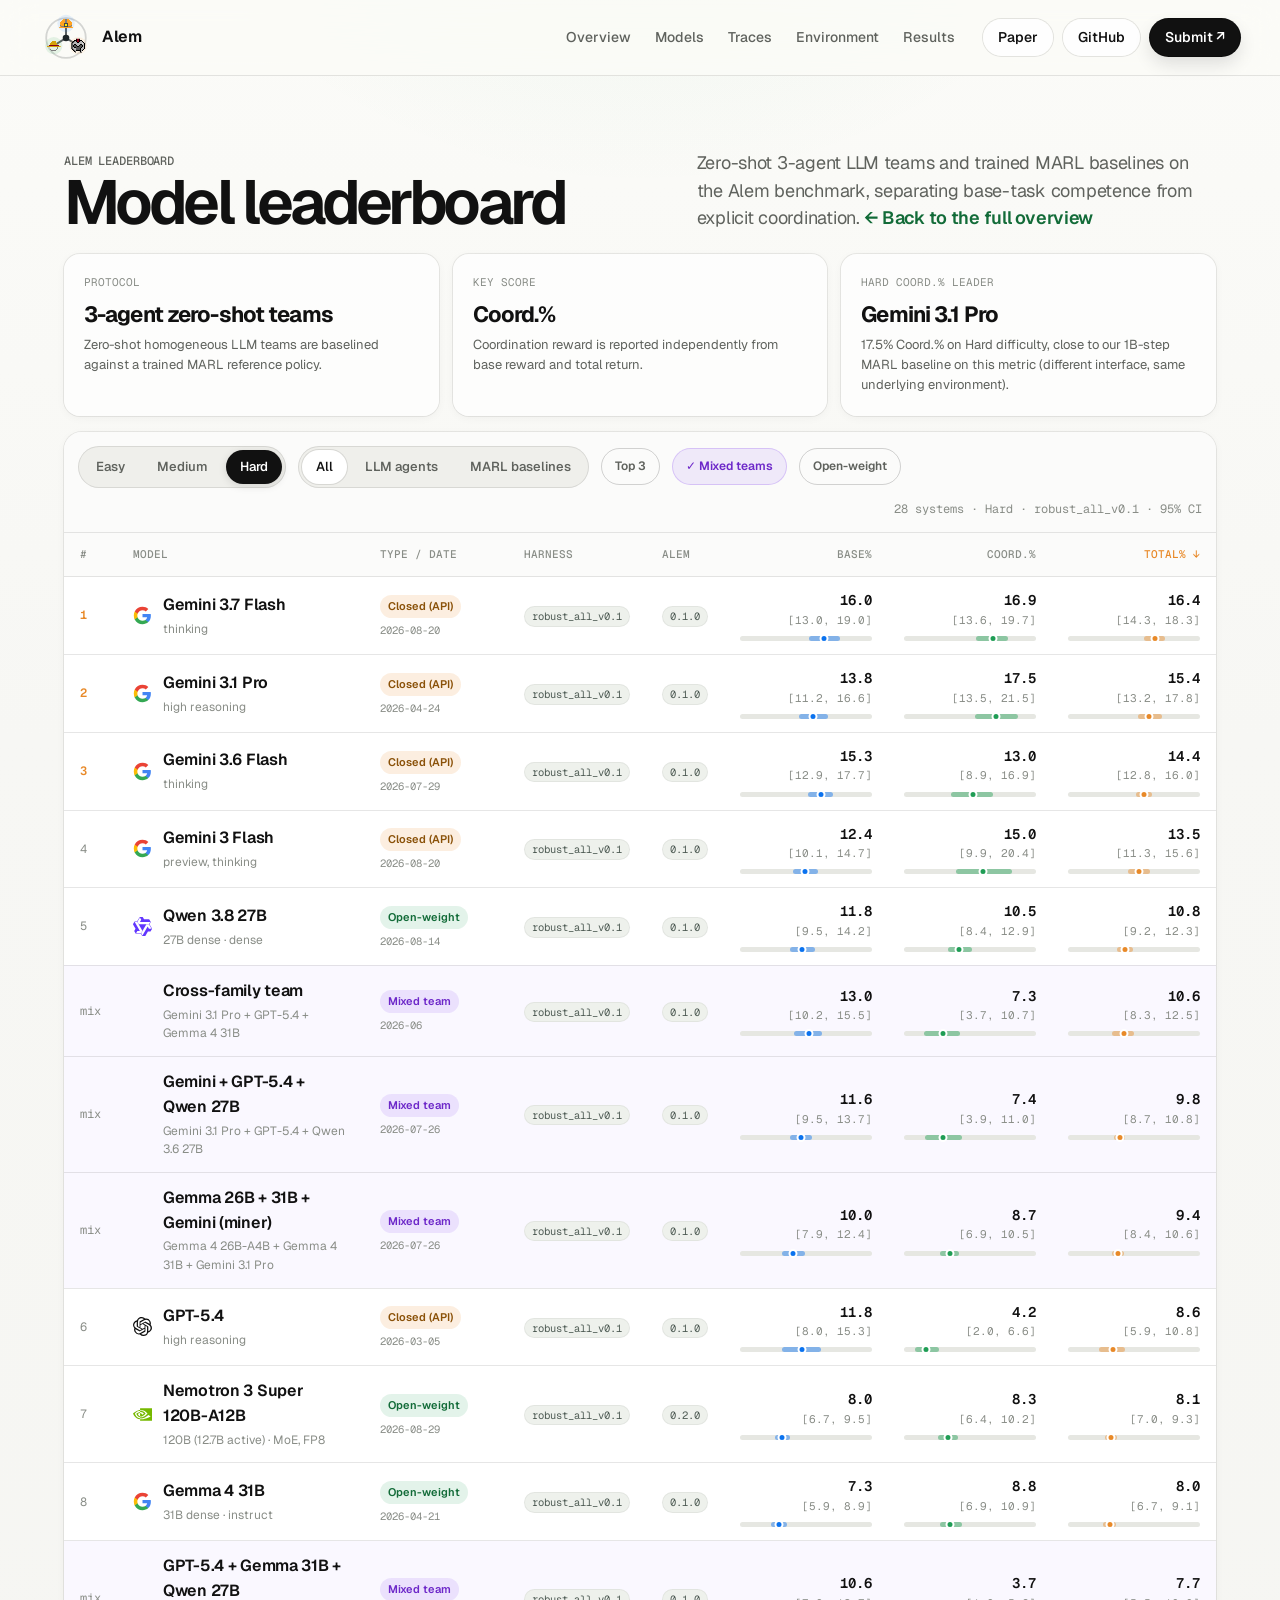
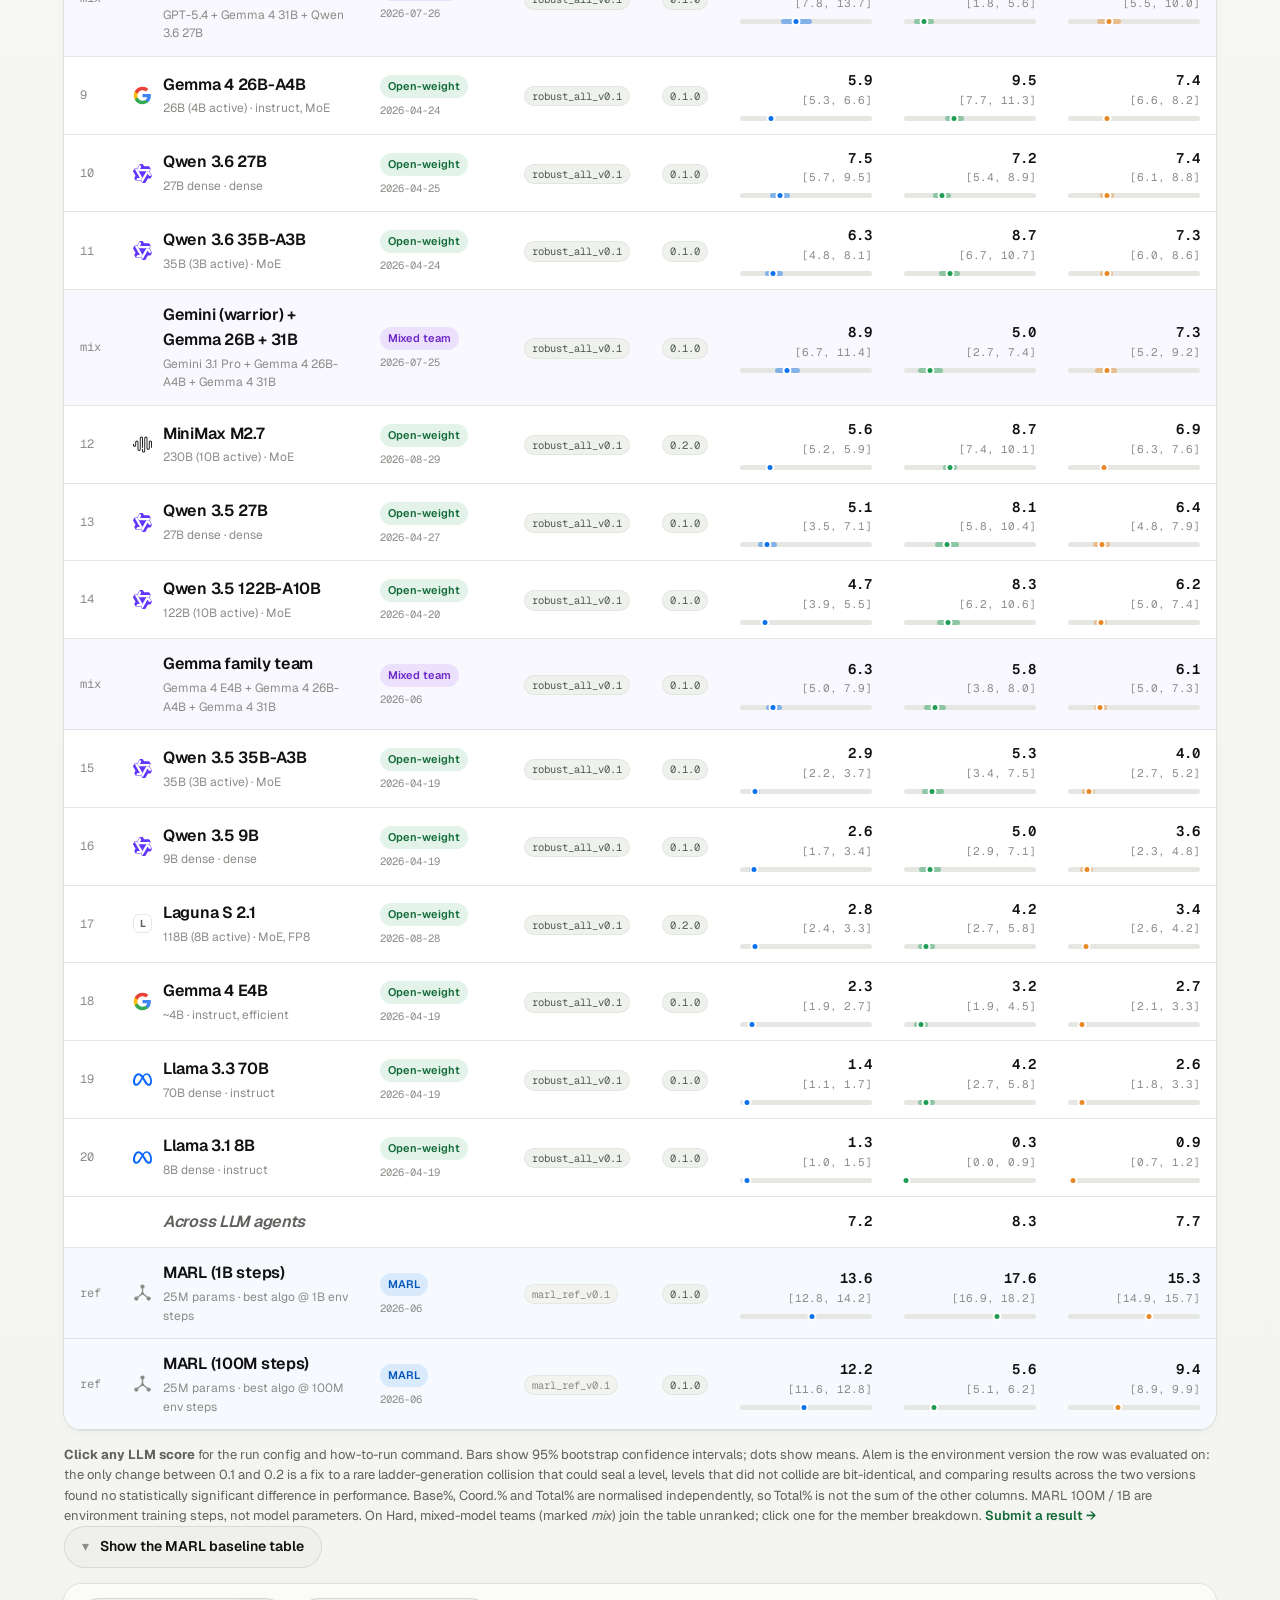
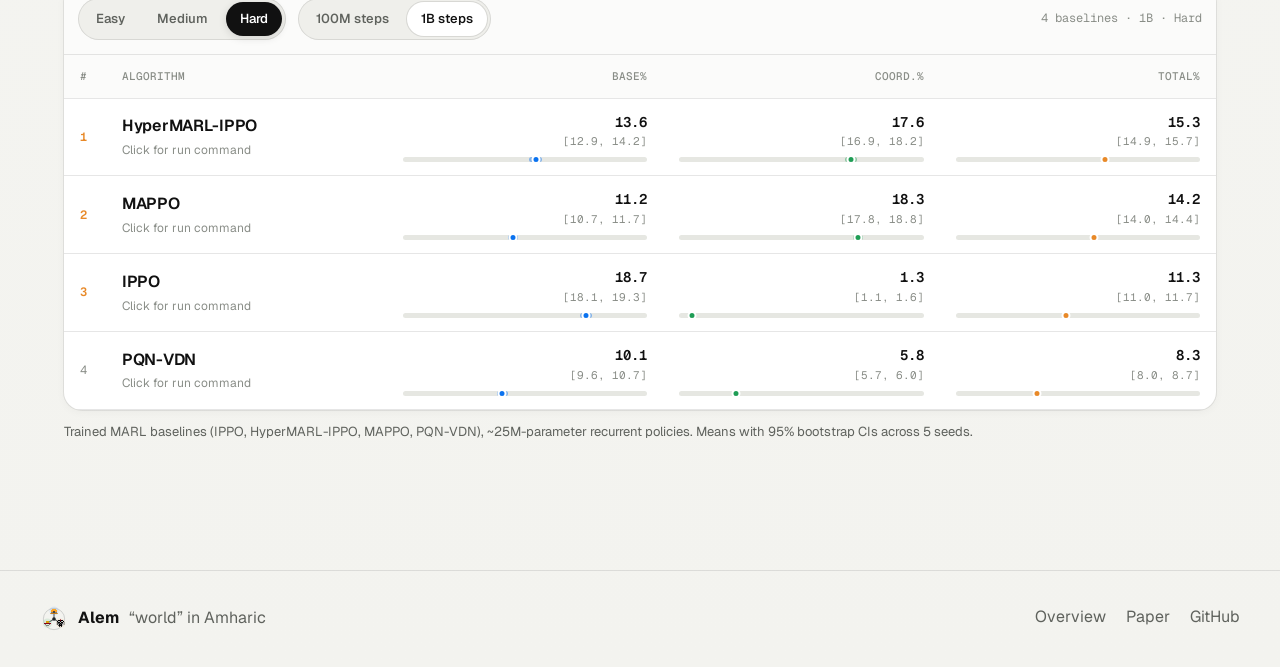
==== leaderboard.html @ 9f7b2ef3 "Add logos for the new families and an Open-weight board filter Nemotron and MiniMax now carry their " ====
<!doctype html>
<html lang="en">
<head>
  <meta charset="utf-8" />
  <meta name="viewport" content="width=device-width, initial-scale=1" />
  <meta name="color-scheme" content="light" />
  <title>Alem Leaderboard: Open-Ended Multi-Agent Coordination</title>
  <meta name="description" content="The Alem leaderboard: 13 LLMs in zero-shot 3-agent teams plus trained MARL baselines, scored on Base%, Coord.% and Total% across Easy / Medium / Hard." />
  <link rel="canonical" href="https://alem-world.github.io/leaderboard.html" />
  <meta property="og:type" content="website" />
  <meta property="og:site_name" content="Alem" />
  <meta property="og:url" content="https://alem-world.github.io/leaderboard.html" />
  <meta property="og:title" content="Alem Leaderboard" />
  <meta property="og:description" content="LLM and MARL coordination leaderboard for the Alem benchmark." />
  <meta property="og:image" content="https://alem-world.github.io/assets/img/og-card.png" />
  <meta name="twitter:card" content="summary_large_image" />
  <meta name="twitter:title" content="Alem Leaderboard" />
  <meta name="twitter:description" content="LLM and MARL coordination leaderboard for the Alem benchmark." />
  <meta name="twitter:image" content="https://alem-world.github.io/assets/img/og-card.png" />
  <link rel="icon" href="assets/img/alem-mark.svg" type="image/svg+xml" />
  <link rel="preconnect" href="https://fonts.googleapis.com" />
  <link rel="preconnect" href="https://fonts.gstatic.com" crossorigin />
  <link href="https://fonts.googleapis.com/css2?family=Geist:wght@300;400;500;600;700&family=Geist+Mono:wght@400;500;600&display=swap" rel="stylesheet" />
  <link rel="stylesheet" href="assets/css/style.css" />
</head>
<body>
  <header class="site-nav" id="top">
    <a class="brand" href="index.html" aria-label="Alem home">
      <img src="assets/img/alem-mark.svg" alt="" />
      <span>Alem</span>
    </a>
    <nav aria-label="Primary navigation">
      <a href="index.html">Overview</a>
      <a href="index.html#cognition">Models</a>
      <a href="traces.html">Traces</a>
      <a href="index.html#environment">Environment</a>
      <a href="index.html#findings">Results</a>
    </nav>
    <div class="nav-actions">
      <a class="button button-light" href="https://arxiv.org/abs/2606.08340" target="_blank" rel="noopener">Paper</a>
      <a class="button button-light" href="https://github.com/alem-world/alem-env" target="_blank" rel="noopener">GitHub</a>
      <a class="button button-dark" href="https://github.com/alem-world/alem-env/blob/main/SUBMISSION.md" target="_blank" rel="noopener">Submit ↗</a>
    </div>
  </header>

  <main>
    <section class="section board" id="leaderboard" style="padding-top: clamp(40px, 6vw, 72px)">
      <div class="section-head split-head">
        <div>
          <div class="eyebrow">Alem leaderboard</div>
          <h2>Model leaderboard</h2>
        </div>
        <p>Zero-shot 3-agent LLM teams and trained MARL baselines on the Alem benchmark, separating base-task competence from explicit coordination. <a href="index.html">← Back to the full overview</a></p>
      </div>

      <div class="leaderboard-summary">
         <article><span>Protocol</span><strong>3-agent zero-shot teams</strong><p>Zero-shot homogeneous LLM teams are baselined against a trained MARL reference policy.</p></article>
        <article><span>Key score</span><strong>Coord.%</strong><p>Coordination reward is reported independently from base reward and total return.</p></article>
        <article><span>Hard Coord.% leader</span><strong>Gemini 3.1 Pro</strong><p>17.5% Coord.% on Hard difficulty, close to our 1B-step MARL baseline on this metric (different interface, same underlying environment).</p></article>
      </div>

      <div class="board-shell">
        <div class="board-controls">
          <div class="seg" role="tablist" aria-label="Difficulty">
            <button class="seg-btn" data-diff="easy">Easy</button>
            <button class="seg-btn" data-diff="medium">Medium</button>
            <button class="seg-btn is-active" data-diff="hard">Hard</button>
          </div>
          <div class="seg seg-view" role="tablist" aria-label="Agent type">
            <button class="seg-btn is-active" data-view="all">All</button>
            <button class="seg-btn" data-view="llm">LLM agents</button>
            <button class="seg-btn" data-view="marl">MARL baselines</button>
          </div>
          <button class="board-limit-btn" type="button" data-top-only aria-pressed="false"><span aria-hidden="true">✓</span> Top 3</button>
          <button class="board-limit-btn board-mixed-btn is-active" type="button" data-mixed-teams aria-pressed="true"><span aria-hidden="true">✓</span> Mixed teams</button>
          <button class="board-limit-btn" type="button" data-open-weight aria-pressed="false"><span aria-hidden="true">✓</span> Open-weight</button>
          <div class="board-meta" id="board-meta"></div>
        </div>
        <div class="table-scroll">
          <table class="board-table" id="board-table">
            <thead>
              <tr>
                <th class="col-rank">#</th>
                <th class="col-model sortable" data-sort="name">Model</th>
                <th class="col-type sortable" data-sort="type">Type / date</th>
                <th class="col-harness sortable" data-sort="harness">Harness</th>
                <th class="col-alem sortable" data-sort="alem">Alem</th>
                <th class="col-num sortable" data-sort="base">Base%</th>
                <th class="col-num sortable" data-sort="coord">Coord.%</th>
                <th class="col-num sortable is-sorted" data-sort="total">Total%</th>
              </tr>
            </thead>
            <tbody></tbody>
          </table>
        </div>
      </div>
      <p class="note"><strong>Click any LLM score</strong> for the run config and how-to-run command. Bars show 95% bootstrap confidence intervals; dots show means. Alem is the environment version the row was evaluated on: the only change between 0.1 and 0.2 is a fix to a rare ladder-generation collision that could seal a level, levels that did not collide are bit-identical, and comparing results across the two versions found no statistically significant difference in performance. Base%, Coord.% and Total% are normalised independently, so Total% is not the sum of the other columns. MARL 100M / 1B are environment training steps, not model parameters. On Hard, mixed-model teams (marked <em>mix</em>) join the table unranked; click one for the member breakdown. <a href="https://github.com/alem-world/alem-env/blob/main/SUBMISSION.md" target="_blank" rel="noopener">Submit a result →</a></p>

      <details class="rl-toggle" open>
        <summary>Show the MARL baseline table</summary>
        <div class="board-shell">
          <div class="board-controls">
            <div class="seg" role="tablist" aria-label="Difficulty">
              <button class="seg-btn" data-rl-diff="easy">Easy</button>
              <button class="seg-btn" data-rl-diff="medium">Medium</button>
              <button class="seg-btn is-active" data-rl-diff="hard">Hard</button>
            </div>
            <div class="seg seg-view" role="tablist" aria-label="Training budget">
              <button class="seg-btn" data-rl-budget="100M">100M steps</button>
              <button class="seg-btn is-active" data-rl-budget="1B">1B steps</button>
            </div>
            <div class="board-meta" id="rl-board-meta"></div>
          </div>
          <div class="table-scroll">
            <table class="board-table" id="rl-table">
              <thead>
                <tr>
                  <th class="col-rank">#</th>
                  <th class="col-model">Algorithm</th>
                  <th class="col-num">Base%</th>
                  <th class="col-num">Coord.%</th>
                  <th class="col-num">Total%</th>
                </tr>
              </thead>
              <tbody></tbody>
            </table>
          </div>
        </div>
        <p class="note">Trained MARL baselines (IPPO, HyperMARL-IPPO, MAPPO, PQN-VDN), ~25M-parameter recurrent policies. Means with 95% bootstrap CIs across 5 seeds.</p>
      </details>

    </section>
  </main>

  <footer class="footer">
    <div><img src="assets/img/alem-mark.svg" alt="" /><strong>Alem</strong><span>“world” in Amharic</span></div>
    <nav><a href="index.html">Overview</a><a href="https://arxiv.org/abs/2606.08340" target="_blank" rel="noopener">Paper</a><a href="https://github.com/alem-world/alem-env" target="_blank" rel="noopener">GitHub</a></nav>
  </footer>

  <script src="assets/js/app.js"></script>
</body>
</html>
---- assets/css/style.css ----
/* Alem v2 — clean paper/benchmark launch site
   Design direction: Vercel/Apple-style white canvas, precise tables, restrained accent color. */

:root {
  color-scheme: light;
  --bg: #f7f7f4;
  --paper: #ffffff;
  --paper-2: #fbfbfa;
  --ink: #111111;
  --muted: #5f625d;
  --faint: #898d87;
  --line: rgba(17, 17, 17, 0.10);
  --line-strong: rgba(17, 17, 17, 0.18);
  --green: #1f9d55;
  --blue: #0a72ef;
  --orange: #e88928;
  --red: #d84d45;
  --shadow: 0 0 0 1px rgba(17,17,17,.08), 0 12px 40px rgba(17,17,17,.06), 0 2px 4px rgba(17,17,17,.04);
  --shadow-soft: 0 0 0 1px rgba(17,17,17,.08), 0 2px 10px rgba(17,17,17,.04);
  --radius: 18px;
  --radius-sm: 11px;
  --max: 1200px;
  --sans: "Geist", system-ui, -apple-system, BlinkMacSystemFont, "Segoe UI", sans-serif;
  --mono: "Geist Mono", ui-monospace, SFMono-Regular, Menlo, Monaco, Consolas, monospace;
}

* { box-sizing: border-box; }
html { scroll-behavior: smooth; scroll-padding-top: 86px; }
body {
  margin: 0;
  background:
    radial-gradient(circle at 50% -10%, rgba(31,157,85,.10), transparent 36rem),
    linear-gradient(180deg, #fbfbf8 0%, var(--bg) 46rem, #f3f3ef 100%);
  background-repeat: no-repeat; /* keep the glow from tiling below short pages */
  background-color: #f3f3ef;
  color: var(--ink);
  font-family: var(--sans);
  font-size: 16px;
  line-height: 1.55;
  -webkit-font-smoothing: antialiased;
  text-rendering: optimizeLegibility;
}
a { color: inherit; text-decoration: none; }
img, video { display: block; max-width: 100%; }
p, h1, h2, h3 { margin: 0; }
button { font: inherit; }

.site-nav {
  position: sticky;
  top: 0;
  z-index: 50;
  height: 76px;
  display: flex;
  align-items: center;
  gap: 28px;
  padding: 0 max(24px, calc((100vw - var(--max)) / 2));
  background: rgba(251, 251, 248, .78);
  backdrop-filter: blur(16px) saturate(160%);
  border-bottom: 1px solid var(--line);
}
.brand { display: inline-flex; align-items: center; gap: 10px; font-weight: 650; margin-right: auto; letter-spacing: -.02em; }
.brand img { width: 52px; height: 52px; }
.site-nav nav { display: flex; gap: 24px; }
.site-nav nav a { color: var(--muted); font-size: 14px; font-weight: 500; transition: color .16s; }
.site-nav nav a:hover { color: var(--ink); }
.nav-actions { display: flex; gap: 10px; }

.button {
  min-height: 36px;
  display: inline-flex;
  align-items: center;
  justify-content: center;
  gap: 8px;
  border-radius: 999px;
  padding: 8px 15px;
  font-size: 14px;
  font-weight: 550;
  transition: transform .16s, box-shadow .16s, background .16s;
  white-space: nowrap;
}
.button-dark { color: #fff; background: #111; box-shadow: 0 0 0 1px rgba(0,0,0,.95), 0 8px 18px rgba(0,0,0,.12); }
.button-light { color: var(--ink); background: rgba(255,255,255,.72); box-shadow: 0 0 0 1px rgba(17,17,17,.10); }
.button:hover { transform: translateY(-1px); }
.button-light:hover { background: #fff; box-shadow: var(--shadow-soft); }

.hero {
  max-width: var(--max);
  margin: 0 auto;
  padding: clamp(52px, 7vw, 96px) 24px 42px;
  display: grid;
  grid-template-columns: minmax(0, 1.02fr) minmax(360px, .78fr);
  gap: clamp(36px, 5vw, 72px);
  align-items: center;
}
.eyebrow {
  display: inline-flex;
  align-items: center;
  gap: 9px;
  color: var(--muted);
  font-family: var(--mono);
  font-size: 12px;
  font-weight: 500;
  letter-spacing: -.01em;
  text-transform: uppercase;
}
.dot { width: 8px; height: 8px; border-radius: 50%; background: var(--green); box-shadow: 0 0 0 5px rgba(31,157,85,.12); }
.hero h1 {
  max-width: 760px;
  margin-top: 18px;
  font-size: clamp(52px, 7.3vw, 92px);
  line-height: .92;
  letter-spacing: -.068em;
  font-weight: 700;
}
.hero-lede {
  max-width: 700px;
  margin-top: 28px;
  color: #40433f;
  font-size: clamp(18px, 2vw, 22px);
  line-height: 1.55;
  letter-spacing: -.018em;
}
.hero-actions { display: flex; flex-wrap: wrap; gap: 12px; margin-top: 30px; }
.authors { max-width: 720px; margin-top: 28px; color: var(--faint); font-size: 13px; }
.hero-card {
  background: var(--paper);
  border-radius: 28px;
  padding: 12px;
  box-shadow: var(--shadow);
  transform: rotate(.5deg);
}
.hero-media { border-radius: 20px; overflow: hidden; background: #111; aspect-ratio: 16 / 10; }
.hero-media video { width: 100%; height: 100%; object-fit: cover; }
.hero-metrics { display: grid; grid-template-columns: repeat(3, 1fr); gap: 1px; margin-top: 12px; background: var(--line); border-radius: 16px; overflow: hidden; }
.hero-metrics div { background: var(--paper-2); padding: 16px 12px; }
.hero-metrics span { display: block; font-size: 28px; line-height: 1; font-weight: 700; letter-spacing: -.05em; }
.hero-metrics small { display: block; margin-top: 5px; color: var(--muted); font-size: 12px; }

.strip {
  /* width is constrained instead of padded so the divider-colour background
     never shows as a grey band inside the rounded corners */
  width: calc(100% - 48px);
  max-width: calc(var(--max) - 48px);
  margin: 0 auto 20px;
  display: grid;
  grid-template-columns: repeat(3, 1fr);
  gap: 1px;
  background: var(--line);
  border-radius: 18px;
  overflow: hidden;
  box-shadow: var(--shadow-soft);
}
.strip-item { background: rgba(255,255,255,.78); padding: 22px; }
.strip-item span { display: block; margin-bottom: 8px; color: var(--faint); font-family: var(--mono); font-size: 11px; text-transform: uppercase; }
.strip-item strong { display: block; max-width: 310px; font-size: 17px; line-height: 1.28; letter-spacing: -.025em; }

.section { max-width: var(--max); margin: 0 auto; padding: clamp(54px, 7vw, 88px) 24px; }
.section-head { margin-bottom: 34px; }
.section-head h2 { font-size: clamp(36px, 5vw, 62px); line-height: .96; letter-spacing: -.058em; font-weight: 650; }
.section-head p { color: var(--muted); font-size: 18px; line-height: 1.55; letter-spacing: -.015em; }
.split-head { display: grid; grid-template-columns: .92fr .82fr; gap: 50px; align-items: end; }
.centered { max-width: 810px; margin-left: auto; margin-right: auto; text-align: center; }
.centered .eyebrow { justify-content: center; margin-bottom: 14px; }
.centered p { margin: 20px auto 0; max-width: 700px; }

.board-shell, .cite-box, .interface-card, .feature-card, .visual-card, .diff-card, .finding-card, .quote-card, .comparison-block, .achievements, .ablation-block, .hetero-card {
  background: var(--paper);
  border-radius: var(--radius);
  box-shadow: var(--shadow-soft);
}
.board-shell { overflow: hidden; }
.leaderboard-summary { display: grid; grid-template-columns: repeat(3, 1fr); gap: 14px; margin: -12px 0 16px; }
.leaderboard-summary article { background: rgba(255,255,255,.74); border-radius: 16px; padding: 20px; box-shadow: var(--shadow-soft); }
.leaderboard-summary span { display: block; color: var(--faint); font-family: var(--mono); font-size: 11px; text-transform: uppercase; margin-bottom: 12px; }
.leaderboard-summary strong { display: block; font-size: 22px; line-height: 1.08; letter-spacing: -.04em; }
.leaderboard-summary p { margin-top: 8px; color: var(--muted); font-size: 13px; }
.board-controls {
  display: flex;
  flex-wrap: wrap;
  align-items: center;
  gap: 12px;
  padding: 14px;
  background: rgba(251,251,250,.88);
  border-bottom: 1px solid var(--line);
}
.seg { display: inline-flex; gap: 4px; padding: 4px; border-radius: 999px; background: #efefeb; box-shadow: inset 0 0 0 1px var(--line); }
.seg-btn { border: 0; cursor: pointer; background: transparent; color: var(--muted); padding: 7px 14px; border-radius: 999px; font-size: 13px; font-weight: 550; }
.seg-btn:hover { color: var(--ink); }
.seg-btn.is-active { background: #111; color: #fff; box-shadow: 0 2px 8px rgba(0,0,0,.12); }
.seg-view .seg-btn.is-active { background: #fff; color: var(--ink); box-shadow: 0 0 0 1px rgba(17,17,17,.10); }
.board-limit-btn { border: 1px solid var(--line-strong); cursor: pointer; padding: 8px 13px; border-radius: 999px; background: transparent; color: var(--muted); font-size: 12px; font-weight: 600; }
.board-limit-btn span { display: none; }
.board-limit-btn:hover { border-color: rgba(17,17,17,.32); color: var(--ink); }
.board-limit-btn.is-active { border-color: rgba(31,157,85,.22); background: rgba(31,157,85,.10); color: #126b38; }
.board-limit-btn.is-active span { display: inline; }
.board-mixed-btn.is-active { border-color: rgba(124,58,237,.22); background: rgba(124,58,237,.09); color: #6d28c9; }
.board-limit-btn:disabled { cursor: default; opacity: .4; }
.board-meta { margin-left: auto; color: var(--faint); font-family: var(--mono); font-size: 12px; }
.table-scroll { overflow-x: auto; -webkit-overflow-scrolling: touch; }
.board-table { width: 100%; min-width: 960px; border-collapse: collapse; }
.board-table thead th {
  padding: 13px 16px;
  color: var(--faint);
  background: var(--paper-2);
  border-bottom: 1px solid var(--line);
  font-family: var(--mono);
  font-size: 11px;
  font-weight: 500;
  text-align: left;
  text-transform: uppercase;
  white-space: nowrap;
}
.board-table th.col-num { text-align: right; }
.board-table th.sortable { cursor: pointer; }
.board-table th.is-sorted { color: var(--orange); }
.board-table th.is-sorted::after { content: " ↓"; }
.board-table th.is-sorted.asc::after { content: " ↑"; }
.board-table td { padding: 13px 16px; border-bottom: 1px solid var(--line); vertical-align: middle; }
.board-table tbody tr:hover { background: #fafaf7; }
.board-table tbody tr.is-marl { background: rgba(10,114,239,.035); }
.board-table tbody tr.is-mixed { background: rgba(124,58,237,.035); }
.board-table .more-results-row:hover { background: var(--paper-2); }
.board-table .more-results-row td { padding: 0; background: var(--paper-2); }
.more-results-row button { display: flex; align-items: center; justify-content: center; gap: 10px; width: 100%; border: 0; cursor: pointer; padding: 12px 18px; background: transparent; color: var(--muted); }
.more-results-row button:hover { color: var(--ink); }
.more-results-row button span { color: var(--faint); font-family: var(--mono); letter-spacing: .14em; }
.more-results-row button strong { font-size: 12px; font-weight: 600; }
.col-rank { color: var(--faint); font-family: var(--mono); font-size: 12px; width: 42px; }
.rank-1 .col-rank, .rank-2 .col-rank, .rank-3 .col-rank { color: var(--orange); font-weight: 600; }
.model-id { display: flex; align-items: center; gap: 11px; }
.model-cell { display: flex; flex-direction: column; gap: 2px; min-width: 0; }
.model-name { font-weight: 620; letter-spacing: -.018em; }
.model-config { color: var(--faint); font-size: 12px; }
/* Provider brand marks: single-path SVGs masked so one brand colour applies. */
.model-logo { flex: 0 0 auto; width: 19px; height: 19px; display: inline-block; -webkit-mask-repeat: no-repeat; mask-repeat: no-repeat; -webkit-mask-position: center; mask-position: center; -webkit-mask-size: contain; mask-size: contain; }
.model-logo-none { background: none; }
.model-logo-img { object-fit: contain; }  /* official multicolour logos (Google) */
.logo-openai { background: #0d0d0d; -webkit-mask-image: url(../img/logos/openai.svg); mask-image: url(../img/logos/openai.svg); }
.logo-qwen   { background: #6236ff; -webkit-mask-image: url(../img/logos/qwen.svg);   mask-image: url(../img/logos/qwen.svg); }
.logo-meta   { background: #0866ff; -webkit-mask-image: url(../img/logos/meta.svg);   mask-image: url(../img/logos/meta.svg); }
.logo-marl   { background: var(--faint); -webkit-mask-image: url(../img/logos/marl.svg); mask-image: url(../img/logos/marl.svg); }
.logo-nvidia  { background: #76b900; -webkit-mask-image: url(../img/logos/nvidia.svg);  mask-image: url(../img/logos/nvidia.svg); }
.logo-minimax { background: #0d0d0d; -webkit-mask-image: url(../img/logos/minimax.svg); mask-image: url(../img/logos/minimax.svg); }
.model-logo-mono { display: inline-flex; align-items: center; justify-content: center; border-radius: 6px; background: var(--bg-2); border: 1px solid var(--line); color: var(--muted); font-size: 10px; font-weight: 700; line-height: 1; letter-spacing: 0; }
.type-pill { display: inline-flex; border-radius: 999px; padding: 3px 8px; font-size: 11px; font-weight: 600; }
.type-proprietary { color: #8a5108; background: rgba(232,137,40,.14); }
.type-open-weight { color: #126b38; background: rgba(31,157,85,.12); }
.type-marl { color: #0757b8; background: rgba(10,114,239,.12); }
.type-mixed { color: #6d28c9; background: rgba(124,58,237,.12); }
.type-run { display: flex; flex-direction: column; align-items: flex-start; gap: 6px; min-width: 112px; }
.run-meta { display: flex; flex-direction: column; gap: 2px; color: var(--faint); font-family: var(--mono); font-size: 10.5px; line-height: 1.15; white-space: nowrap; }
.col-harness { white-space: nowrap; }
.harness-link { display: inline-flex; align-items: center; border-radius: 999px; color: #4e5b54; background: #eef1ec; padding: 5px 8px; box-shadow: inset 0 0 0 1px rgba(17,17,17,.05); font-family: var(--mono); font-size: 10.5px; line-height: 1; text-decoration: none; }
.harness-link:hover { color: #126b38; background: #e6f2ea; }
.harness-link.is-static { color: var(--faint); background: #f2f2ef; }
.num-cell { text-align: right; min-width: 132px; }
.num-val { font-family: var(--mono); font-size: 14px; font-weight: 600; }
.num-ci { color: var(--faint); font-family: var(--mono); font-size: 11px; }
.bar-track { position: relative; height: 5px; margin-top: 7px; border-radius: 999px; background: #e6e7e2; overflow: visible; }
.bar-ci { position: absolute; top: 0; height: 5px; border-radius: 999px; opacity: .45; }
.bar-dot { position: absolute; top: -2px; width: 9px; height: 9px; border-radius: 50%; transform: translateX(-50%); border: 2px solid #fff; }
.m-base .bar-ci, .m-base .bar-dot { background: var(--blue); }
.m-coord .bar-ci, .m-coord .bar-dot { background: var(--green); }
.m-total .bar-ci, .m-total .bar-dot { background: var(--orange); }
.note { margin-top: 15px; color: var(--muted); font-size: 13px; }
.note a { color: #126b38; font-weight: 600; }

.feature-grid { display: grid; gap: 16px; }
.feature-grid.four { grid-template-columns: repeat(4, 1fr); }
.feature-card { padding: 22px; min-height: 178px; }
.feature-card span { color: var(--faint); font-family: var(--mono); font-size: 12px; }
.feature-card h3 { margin-top: 24px; font-size: 21px; line-height: 1.12; letter-spacing: -.035em; }
.feature-card p { margin-top: 10px; color: var(--muted); font-size: 14px; }
.visual-grid { display: grid; grid-template-columns: minmax(0, .98fr) minmax(360px, 1.02fr); gap: 18px; margin-top: 18px; align-items: stretch; }
.visual-card { overflow: hidden; }
.visual-card img { width: 100%; height: 520px; max-height: 58vw; object-fit: contain; object-position: center; background: #101311; padding: 10px; }
.visual-card figcaption, .diff-card p, .gallery-row figcaption, .figures-row figcaption, .ablation-grid figcaption { color: var(--muted); font-size: 13px; }
.visual-card figcaption { padding: 14px 16px; border-top: 1px solid var(--line); }
.difficulty-stack { display: grid; gap: 14px; }
.diff-card { display: grid; grid-template-columns: 168px 1fr; gap: 18px; overflow: hidden; align-items: center; min-height: 164px; }
.diff-card img { width: 168px; height: 132px; margin-left: 18px; border-radius: 10px; object-fit: cover; box-shadow: 0 0 0 1px rgba(17,17,17,.08); }
.diff-card div { padding-right: 18px; }
.diff-card h3 { font-size: 19px; letter-spacing: -.025em; }
.diff-card h3 span { float: right; color: var(--faint); font-family: var(--mono); font-size: 11px; font-weight: 500; }
.diff-easy { box-shadow: inset 4px 0 0 var(--green), var(--shadow-soft); }
.diff-medium { box-shadow: inset 4px 0 0 var(--blue), var(--shadow-soft); }
.diff-hard { box-shadow: inset 4px 0 0 var(--orange), var(--shadow-soft); }
.interface-grid { display: grid; grid-template-columns: 1fr 1fr; gap: 18px; margin-top: 18px; }
.interface-card { padding: 26px; }
.pill { display: inline-flex; margin-bottom: 16px; padding: 4px 10px; border-radius: 999px; font-family: var(--mono); font-size: 11px; font-weight: 600; text-transform: uppercase; }
.pill-blue { color: #0757b8; background: rgba(10,114,239,.10); }
.pill-green { color: #126b38; background: rgba(31,157,85,.12); }
.interface-card h3 { font-size: 24px; letter-spacing: -.04em; }
.interface-card ul { margin: 16px 0 0; padding-left: 18px; color: var(--muted); font-size: 14px; }
.interface-card li + li { margin-top: 8px; }
.gallery-row { display: grid; grid-template-columns: repeat(4, 1fr); gap: 14px; margin-top: 18px; }
.gallery-row figure, .figures-row figure, .ablation-grid figure { margin: 0; background: #fff; border-radius: 14px; overflow: hidden; box-shadow: var(--shadow-soft); }
.gallery-row img { aspect-ratio: 1.55 / 1; object-fit: cover; width: 100%; }
.gallery-row figcaption, .figures-row figcaption, .ablation-grid figcaption { padding: 10px 12px; border-top: 1px solid var(--line); }
.comparison-block { margin-top: 18px; padding: 18px; display: grid; grid-template-columns: .75fr 1.25fr; gap: 18px; }
.achievements { padding: 26px; box-shadow: inset 0 0 0 1px var(--line); }
.achievements h3, .block-title { margin-bottom: 16px; font-size: 22px; letter-spacing: -.035em; }
.achievements div { display: grid; grid-template-columns: 1fr auto; gap: 4px 16px; padding: 14px 0; border-top: 1px solid var(--line); }
.achievements div:first-of-type { border-top: 0; }
.achievements span { font-weight: 600; }
.achievements strong { font-size: 30px; line-height: 1; letter-spacing: -.05em; }
.achievements small { grid-column: 1 / -1; color: var(--muted); }
.cmp-table { width: 100%; min-width: 520px; border-collapse: collapse; overflow: hidden; border-radius: 14px; background: #fff; box-shadow: inset 0 0 0 1px var(--line); }
.cmp-table th, .cmp-table td { padding: 11px 13px; text-align: center; border-bottom: 1px solid var(--line); font-size: 13px; }
.cmp-table th { color: var(--muted); font-size: 11px; font-weight: 500; background: var(--paper-2); }
.cmp-table th:first-child, .cmp-table td:first-child { text-align: left; }
.cmp-table tr.is-alem { background: rgba(31,157,85,.08); }
.mark-yes { color: var(--green); font-weight: 700; }
.mark-no { color: var(--red); }
.mark-partial { color: var(--orange); }
.cmp-foot { margin-top: 10px; color: var(--faint); font-size: 12px; text-align: center; }

.results-head { margin-bottom: 34px; }
.result-chapter { display: grid; grid-template-columns: 1fr 1fr; gap: 18px; align-items: stretch; margin-bottom: 18px; }
.result-chapter.reverse { grid-template-columns: .68fr 1.32fr; align-items: start; }
.chapter-copy { background: rgba(255,255,255,.76); border-radius: var(--radius); padding: 28px; box-shadow: var(--shadow-soft); }
.chapter-copy h3 { margin-top: 16px; font-size: clamp(26px, 3.3vw, 40px); line-height: 1.02; letter-spacing: -.052em; }
.chapter-copy p { margin-top: 16px; color: var(--muted); font-size: 16px; }
.chapter-copy ul { margin: 18px 0 0; padding-left: 18px; color: var(--muted); }
.chapter-copy li + li { margin-top: 8px; }
.chapter-copy.compact h3 { font-size: clamp(24px, 2.5vw, 32px); }
.findings-headline { max-width: 880px; margin: 26px auto 6px; text-align: center; font-size: clamp(21px, 2.7vw, 30px); line-height: 1.26; letter-spacing: -.028em; font-weight: 500; color: var(--ink); text-wrap: balance; }
.findings-headline .fh-num { font-weight: 700; color: var(--red); white-space: nowrap; }
.findings-headline .fh-emph { font-weight: 700; color: var(--ink); box-shadow: inset 0 -0.32em 0 rgba(232,137,40,.22); }
.result-grid { display: grid; grid-template-columns: repeat(3, 1fr); gap: 16px; margin: 18px 0; align-items: start; }
.finding-layout { display: grid; grid-template-columns: 1.1fr .8fr .8fr; gap: 16px; }
.finding-card { min-height: 210px; padding: 24px; display: flex; flex-direction: column; justify-content: flex-end; }
.finding-card span { color: var(--faint); font-family: var(--mono); font-size: 11px; text-transform: uppercase; }
.finding-card h3 { margin-top: 18px; font-size: 24px; line-height: 1.08; letter-spacing: -.045em; }
.finding-card p { margin-top: 10px; color: var(--muted); font-size: 14px; }
.finding-card.keynote { grid-row: span 2; min-height: 380px; color: #fff; background: linear-gradient(160deg, #161614 0%, #222620 62%, #263c2c 100%); box-shadow: 0 0 0 1px rgba(255,255,255,.08), 0 18px 50px rgba(17,17,17,.20); }
.result-chapter .finding-card.keynote { grid-row: auto; min-height: 100%; }
.finding-card.keynote span, .finding-card.keynote p { color: rgba(255,255,255,.72); }
.finding-card.keynote h3 { font-size: clamp(30px, 4vw, 42px); }
.figures-row { display: grid; grid-template-columns: repeat(3, 1fr); gap: 16px; margin-top: 18px; }
.diagnostic-row { margin-top: 0; }
.figures-row img { padding: 14px; background: #fff; width: 270px; max-width: 100%; height: 245px; object-fit: contain; margin: 0 auto; }
.ablation-block { margin-top: 18px; padding: 24px; }
.ablation-block h3 { font-size: 26px; letter-spacing: -.04em; }
.ablation-block p { color: var(--muted); }
.ablation-block > figure { margin: 18px 0 10px; }
.ablation-copy { max-width: 760px; }
.ablation-copy .eyebrow { margin-bottom: 12px; }
.ablation-block > figure img { height: 28px; width: auto; }
.ablation-grid { display: grid; grid-template-columns: 1fr 1fr; gap: 16px; }
.ablation-grid img { width: 100%; height: 520px; max-height: 52vw; object-fit: contain; padding: 18px; background: #fff; }
.hetero-wrap { margin-top: 26px; }
.detailed-hetero { display: grid; grid-template-columns: .55fr 1.45fr; gap: 18px; align-items: stretch; }
.hetero-wrap h3 { font-size: 24px; letter-spacing: -.035em; margin-bottom: 14px; }
.hetero-wrap h3 span { color: var(--muted); font-weight: 400; }
.hetero-grid { display: grid; grid-template-columns: 1fr 1fr; gap: 16px; }
.hetero-card { padding: 24px; }
.hetero-card h4 { margin: 0 0 3px; font-size: 18px; letter-spacing: -.03em; }
.hetero-kind { color: var(--faint); font-family: var(--mono); font-size: 11px; text-transform: uppercase; margin-bottom: 18px; }
.hbar { margin-bottom: 13px; }
.hbar-top { display: flex; justify-content: space-between; color: var(--muted); font-size: 13px; }
.hbar-val { font-family: var(--mono); color: var(--ink); }
.hbar-track { height: 8px; margin-top: 5px; background: #e5e6e1; border-radius: 999px; overflow: hidden; }
.hbar-fill { height: 100%; border-radius: 999px; background: #9aa19a; }
.hbar.is-team .hbar-fill { background: var(--orange); }
.hetero-delta { margin-top: 10px; font-size: 13px; font-weight: 600; }
.delta-pos { color: var(--green); } .delta-neg { color: var(--red); }

.cog-grid { display: grid; grid-template-columns: repeat(4, 1fr); gap: 16px; }
.quote-card { padding: 22px; min-height: 220px; display: flex; flex-direction: column; }
.quote-card span { color: var(--muted); font-family: var(--mono); font-size: 11px; text-transform: uppercase; }
.quote-card p { margin-top: 16px; font-size: 17px; line-height: 1.38; letter-spacing: -.025em; flex: 1; }
.quote-card strong { background: linear-gradient(transparent 58%, rgba(31,157,85,.18) 0); font-weight: 650; }
.quote-card small { color: var(--faint); font-family: var(--mono); font-size: 11px; }
.cite-box { position: relative; overflow: hidden; }
.cite-box pre { margin: 0; padding: 26px; overflow-x: auto; }
.cite-box code { font-family: var(--mono); font-size: 13px; line-height: 1.7; }
.copy-btn { position: absolute; top: 14px; right: 14px; border: 0; border-radius: 999px; background: #111; color: #fff; padding: 7px 13px; cursor: pointer; font-size: 12px; }
.copy-btn.copied { background: var(--green); }
.footer { border-top: 1px solid var(--line); margin-top: 40px; padding: 34px max(24px, calc((100vw - var(--max)) / 2)); display: flex; justify-content: space-between; gap: 24px; color: var(--muted); }
.footer div { display: flex; align-items: center; gap: 10px; }
.footer img { width: 28px; }
.footer strong { color: var(--ink); }
.footer nav { display: flex; gap: 20px; }
.footer a:hover { color: var(--ink); }

@media (max-width: 980px) {
  .site-nav nav { display: none; }
  .hero, .split-head, .visual-grid, .comparison-block, .result-chapter, .result-chapter.reverse, .detailed-hetero { grid-template-columns: 1fr; }
  .hero-card { transform: none; }
  .strip, .feature-grid.four, .gallery-row, .figures-row, .cog-grid, .leaderboard-summary, .result-grid { grid-template-columns: 1fr 1fr; }
  .result-grid.six { grid-template-columns: repeat(2, 1fr); }
  .finding-layout { grid-template-columns: 1fr 1fr; }
  .finding-card.keynote { grid-row: auto; min-height: 300px; grid-column: 1 / -1; }
  .interface-grid, .hetero-grid { grid-template-columns: 1fr; }
}
@media (max-width: 620px) {
  .site-nav { height: auto; min-height: 62px; padding: 10px 16px; }
  .brand img { width: 48px; height: 48px; }
  .nav-actions a:nth-child(2) { display: none; }
  .hero { padding: 52px 16px 36px; }
  .hero h1 { font-size: clamp(46px, 16vw, 72px); }
  .section { padding: 56px 16px; }
  .strip, .feature-grid.four, .gallery-row, .figures-row, .ablation-grid, .cog-grid, .finding-layout, .leaderboard-summary, .result-grid { grid-template-columns: 1fr; }
  .result-grid.six, .figures-row.two, .figures-row.two.hetero-figures { grid-template-columns: 1fr; }
  .board-meta { display: none; }
  .diff-card { grid-template-columns: 120px 1fr; }
  .diff-card img { width: 120px; height: 110px; }
  .footer { flex-direction: column; padding: 28px 16px; }
}
@media (prefers-reduced-motion: reduce) {
  *, *::before, *::after { scroll-behavior: auto !important; transition: none !important; animation: none !important; }
}

/* ============================================================
   v3 additions — paper header, gallery/showcase, gif media
   ============================================================ */
.hero-media img { width: 100%; height: 100%; object-fit: cover; }
.hero-subtitle {
  max-width: 720px; margin-top: 16px;
  font-size: clamp(18px, 2.2vw, 25px); font-weight: 550; letter-spacing: -.03em;
  color: var(--ink); line-height: 1.18;
}

/* showcase / gallery */
.showcase-stack { display: grid; gap: 18px; }
.showcase-figure {
  margin: 0; background: var(--paper); border-radius: var(--radius);
  overflow: hidden; box-shadow: var(--shadow-soft);
}
.showcase-figure img { width: 100%; display: block; background: #101311; }
.showcase-figure figcaption {
  display: flex; align-items: center; gap: 10px; flex-wrap: wrap;
  padding: 14px 16px; border-top: 1px solid var(--line); color: var(--muted); font-size: 14px;
}
.show-tag {
  font-family: var(--mono); font-size: 11px; font-weight: 600; text-transform: uppercase;
  padding: 3px 9px; border-radius: 999px; white-space: nowrap;
}
.show-tag.tag-rl { color: #0757b8; background: rgba(10,114,239,.10); }
.show-tag.tag-llm { color: #126b38; background: rgba(31,157,85,.12); }
.show-tag.tag-world { color: var(--ink); background: rgba(17,17,17,.06); }

/* ============================================================
   v3 refinements — difficulty clip, interfaces, coordination, findings
   ============================================================ */
.diff-figure { margin: 18px 0 0; background: var(--paper); border-radius: var(--radius); overflow: hidden; box-shadow: var(--shadow-soft); }
.diff-figure video { width: 100%; display: block; background: #101311; aspect-ratio: 16 / 9; }
.diff-figure figcaption { display: flex; align-items: flex-start; gap: 10px; flex-wrap: wrap; padding: 14px 16px; border-top: 1px solid var(--line); color: var(--muted); font-size: 14px; }

.center-title { text-align: center; margin: 50px 0 22px; }
.block-title.center-title { font-size: clamp(24px, 3vw, 32px); letter-spacing: -.04em; }
.muted-label { color: var(--muted); font-weight: 400; }

/* interfaces with real visuals */
.iface-shot { margin: 0 0 16px; border-radius: 12px; overflow: hidden; background: #101311; box-shadow: inset 0 0 0 1px var(--line); }
.iface-shot img { width: 100%; max-height: 320px; object-fit: cover; display: block; }
.iface-text {
  margin: 0 0 16px; padding: 16px; border-radius: 12px; background: #0f1311; color: #d7e0d8;
  font-family: var(--mono); font-size: 12px; line-height: 1.55; overflow-x: auto; box-shadow: inset 0 0 0 1px var(--line);
}
.iface-text code { color: inherit; }

/* coordination demands */
.coord-feature { display: grid; grid-template-columns: 1fr 1fr; gap: 18px; align-items: start; }
.coord-shot { margin: 0; background: var(--paper); border-radius: var(--radius); overflow: hidden; box-shadow: var(--shadow-soft); }
.coord-shot img { width: 100%; display: block; max-height: 460px; object-fit: contain; background: #101311; }
.coord-shot figcaption { padding: 14px 16px; border-top: 1px solid var(--line); color: var(--muted); font-size: 14px; }
.coord-list { margin: 0; padding: 26px; list-style: none; background: var(--paper); border-radius: var(--radius); box-shadow: var(--shadow-soft); }
.coord-list li { padding: 14px 0; border-top: 1px solid var(--line); color: var(--muted); font-size: 15px; }
.coord-list li:first-child { border-top: 0; padding-top: 0; }
.coord-list strong { color: var(--ink); font-weight: 600; }

/* scoring */
.scoring { margin-top: 18px; padding: 26px; background: var(--paper); border-radius: var(--radius); box-shadow: var(--shadow-soft); }
.scoring h3 { margin-bottom: 16px; font-size: 22px; letter-spacing: -.035em; }
.scoring-cols { display: grid; grid-template-columns: repeat(3, 1fr); gap: 14px; }
.scoring-cols div { padding: 18px; border-radius: 12px; background: var(--paper-2); box-shadow: inset 0 0 0 1px var(--line); }
.scoring-cols span { display: block; color: var(--faint); font-family: var(--mono); font-size: 11px; text-transform: uppercase; }
.scoring-cols strong { display: block; margin: 8px 0 4px; font-size: 34px; line-height: 1; letter-spacing: -.05em; }
.scoring-cols small { color: var(--muted); font-size: 12.5px; }

/* findings — consistent sizing */
.result-grid.six { grid-template-columns: repeat(3, 1fr); }
.result-grid.six .finding-card { min-height: 200px; justify-content: flex-start; }
.figures-row.two { grid-template-columns: repeat(2, 1fr); max-width: 820px; margin-left: auto; margin-right: auto; }
.figures-row img { height: 240px; object-fit: contain; }
.ablation-legend { margin: 0 auto 12px; text-align: center; }
.ablation-legend img { height: 26px; width: auto; display: inline-block; }

@media (max-width: 980px) {
  .coord-feature { grid-template-columns: 1fr; }
  .scoring-cols { grid-template-columns: 1fr 1fr; }
}
@media (max-width: 620px) {
  .scoring-cols { grid-template-columns: 1fr; }
}

/* clickable finding cards (details/summary) */
.result-hint { text-align: center; color: var(--faint); font-size: 13px; margin-bottom: 16px; }
.result-grid.six .finding-card { min-height: 0; padding: 0; display: block; justify-content: flex-start; }
.finding-card > summary { list-style: none; cursor: pointer; display: block; position: relative; padding: 22px 44px 22px 24px; min-height: 132px; transition: background .15s; }
.finding-card > summary::-webkit-details-marker { display: none; }
.finding-card > summary { padding-bottom: 44px; }
.finding-card > summary::after { content: "Read result  +"; position: absolute; bottom: 15px; right: 20px; color: #126b38; font-family: var(--mono); font-size: 10.5px; font-weight: 700; text-transform: uppercase; letter-spacing: .03em; }
.finding-card[open] > summary::after { content: "Hide  \2013"; color: var(--faint); }
.finding-card > summary:hover { background: var(--paper-2); }
.result-grid.six .finding-card { transition: transform .15s, box-shadow .15s; }
.result-grid.six .finding-card:hover { transform: translateY(-2px); box-shadow: var(--shadow); }
.finding-card > summary span { color: var(--faint); font-family: var(--mono); font-size: 11px; text-transform: uppercase; }
.finding-card > summary h3 { margin-top: 14px; font-size: 19px; line-height: 1.14; letter-spacing: -.035em; }
.finding-card > p { margin: 0; padding: 0 24px 24px; color: var(--muted); font-size: 14.5px; line-height: 1.55; }

/* full system prompt */
.prompt-details { margin-top: 4px; border-top: 1px solid var(--line); padding-top: 12px; }
.prompt-details > summary { cursor: pointer; list-style: none; font-size: 13px; font-weight: 600; color: #126b38; }
.prompt-details > summary::-webkit-details-marker { display: none; }
.prompt-details > summary::before { content: "\25B8\00a0"; }
.prompt-details[open] > summary::before { content: "\25BE\00a0"; }
.prompt-full {
  margin: 12px 0 0; max-height: 360px; overflow: auto; padding: 16px; border-radius: 12px;
  background: #0f1311; color: #d7e0d8; font-family: var(--mono); font-size: 11.5px; line-height: 1.5; white-space: pre-wrap;
}
.prompt-full code { color: inherit; }

/* secondary board spacing */
.secondary-board { padding-top: 0; }

/* coordination demands — balanced layout */
.coord-hero { margin: 0 auto; max-width: 540px; background: var(--paper); border-radius: var(--radius); overflow: hidden; box-shadow: var(--shadow-soft); }
.coord-hero img { width: 100%; display: block; image-rendering: pixelated; }
.coord-hero figcaption { padding: 14px 16px; border-top: 1px solid var(--line); color: var(--muted); font-size: 14px; }
.coord-grid { display: grid; grid-template-columns: repeat(4, 1fr); gap: 14px; margin-top: 18px; }
.coord-card { padding: 22px; background: var(--paper); border-radius: var(--radius); box-shadow: var(--shadow-soft); }
.coord-card h4 { margin: 0 0 8px; font-size: 16px; letter-spacing: -.02em; }
.coord-card p { margin: 0; color: var(--muted); font-size: 13.5px; line-height: 1.5; }

/* clickable figure cards (diagnostics + ablations) */
.fig-card { margin: 0; background: #fff; border-radius: 14px; overflow: hidden; box-shadow: var(--shadow-soft); }
.fig-card > summary { list-style: none; cursor: pointer; display: block; }
.fig-card > summary::-webkit-details-marker { display: none; }
.fig-card > summary img { width: 100%; height: 240px; object-fit: contain; padding: 14px; background: #fff; display: block; }
.fig-card .fig-cap { display: block; padding: 11px 14px; border-top: 1px solid var(--line); color: #51605c; font-size: 12.5px; }
.fig-card .fig-more::after { content: "Read more +"; color: #126b38; font-family: var(--mono); font-size: 10.5px; font-weight: 600; text-transform: uppercase; }
.fig-card[open] .fig-more::after { content: "Show less \2013"; }
.fig-card > p { margin: 0; padding: 14px; border-top: 1px solid var(--line); background: #fbfbfa; color: var(--muted); font-size: 13px; line-height: 1.55; }

.hetero-legend { margin: 10px auto 12px; display: flex; justify-content: center; }
.hetero-legend img { height: 34px; width: auto; max-width: 100%; padding: 0; background: transparent; }
.figures-row.two.hetero-figures { max-width: 900px; align-items: stretch; }
.hetero-figures .fig-card { display: flex; flex-direction: column; }
.hetero-figures .fig-card > img { width: 100%; height: 360px; object-fit: contain; padding: 18px 18px 10px; background: #fff; }
.hetero-figures figcaption { margin-top: auto; padding: 11px 14px; border-top: 1px solid var(--line); color: #51605c; font-size: 12.5px; }

@media (max-width: 980px) {
  .coord-grid { grid-template-columns: 1fr 1fr; }
}
@media (max-width: 620px) {
  .coord-grid { grid-template-columns: 1fr; }
}

/* per-model gallery: gameplay clip + verbatim quote */
.model-gallery { display: flex; gap: 18px; overflow-x: auto; scroll-snap-type: x proximity; padding: 2px 0 16px; -webkit-overflow-scrolling: touch; }
.model-gallery::-webkit-scrollbar { height: 8px; }
.model-gallery::-webkit-scrollbar-track { background: transparent; }
.model-gallery::-webkit-scrollbar-thumb { background: var(--line-strong); border-radius: 999px; }
.model-card { flex: 0 0 min(90vw, 500px); scroll-snap-align: start; background: var(--paper); border-radius: var(--radius); overflow: hidden; box-shadow: var(--shadow-soft); display: flex; flex-direction: column; cursor: pointer; transition: transform .18s, box-shadow .18s; }
.model-card:hover { transform: translateY(-3px); box-shadow: var(--shadow); }
.model-card video { width: 100%; display: block; background: #101311; aspect-ratio: 640 / 286; }
.model-card-body { padding: 20px 22px 22px; display: flex; flex-direction: column; gap: 12px; flex: 1; }
.model-card-head { display: flex; align-items: center; justify-content: space-between; gap: 8px; }
.model-card-name { font-weight: 640; font-size: 17px; letter-spacing: -.02em; }
.model-quote { margin: 0; font-size: 16px; line-height: 1.46; letter-spacing: -.01em; color: var(--ink); flex: 1; }
.model-quote-meta { color: var(--faint); font-family: var(--mono); font-size: 11px; text-transform: uppercase; letter-spacing: .02em; }
.model-card-body::after { content: "▶ Open full reasoning trace"; align-self: flex-start; color: #126b38; background: rgba(31,157,85,.10); font-family: var(--mono); font-size: 10.5px; font-weight: 700; text-transform: uppercase; letter-spacing: .03em; padding: 6px 11px; border-radius: 999px; }
.model-card:hover .model-card-body::after { background: rgba(31,157,85,.18); }

/* trajectory viewer modal */
.trace-modal { position: fixed; inset: 0; z-index: 200; display: flex; align-items: center; justify-content: center; }
.trace-modal[hidden] { display: none; }
.trace-backdrop { position: absolute; inset: 0; background: rgba(10,12,16,.55); backdrop-filter: blur(3px); }
.trace-dialog { position: relative; width: min(980px, calc(100vw - 28px)); max-height: calc(100dvh - 28px); display: flex; flex-direction: column; background: var(--paper); border-radius: 18px; box-shadow: 0 30px 80px rgba(0,0,0,.4); overflow: hidden; }
.trace-head { display: flex; align-items: center; justify-content: space-between; gap: 12px; padding: 16px 20px; border-bottom: 1px solid var(--line); }
.trace-model { font-weight: 700; font-size: 18px; letter-spacing: -.02em; }
.trace-sub { color: var(--faint); font-family: var(--mono); font-size: 12px; margin-left: 8px; }
.trace-close { border: 0; background: #efefeb; border-radius: 999px; width: 34px; height: 34px; cursor: pointer; font-size: 15px; color: var(--ink); }
.trace-close:hover { background: #e3e3de; }
.trace-controls { display: flex; align-items: center; gap: 10px; padding: 12px 20px; border-bottom: 1px solid var(--line); flex-wrap: wrap; background: var(--paper-2); }
.trace-controls button { border: 1px solid var(--line); background: #fff; border-radius: 999px; padding: 6px 14px; cursor: pointer; font: inherit; font-size: 13px; }
.trace-controls button:hover { background: #f3f3ef; }
.trace-controls input[type=range] { flex: 1 1 220px; min-width: 0; accent-color: var(--green); }
.trace-step { font-family: var(--mono); font-size: 12px; color: var(--muted); min-width: 120px; }
.trace-agents { display: grid; grid-template-columns: repeat(auto-fit, minmax(230px, 1fr)); gap: 12px; padding: 14px 16px 18px; overflow-y: auto; overflow-x: hidden; }
.trace-agent { min-width: 0; background: var(--paper-2); border: 1px solid var(--line); border-radius: 12px; padding: 13px; overflow: hidden; }
.trace-agent-head { display: flex; align-items: center; justify-content: space-between; gap: 6px; font-weight: 650; font-size: 13px; margin-bottom: 8px; }
.trace-act { font-family: var(--mono); font-size: 11px; color: #fff; background: #2b3140; padding: 2px 8px; border-radius: 6px; }
.trace-field { min-width: 0; font-size: 12.5px; line-height: 1.5; margin-top: 10px; color: var(--ink); overflow-wrap: anywhere; word-break: break-word; }
.trace-tag { display: block; font-family: var(--mono); font-size: 10px; text-transform: uppercase; letter-spacing: .04em; color: var(--faint); margin-bottom: 3px; }
.trace-msg { color: #126b38; white-space: pre-wrap; }
.trace-pad { white-space: pre-wrap; }
.trace-think { color: var(--muted); white-space: pre-wrap; max-height: 230px; overflow-y: auto; }
.trace-obs { margin-top: 10px; }
.trace-obs > summary { cursor: pointer; list-style: none; display: flex; align-items: baseline; gap: 8px; flex-wrap: wrap;
  padding: 8px 10px; border: 1px dashed var(--line-strong); border-radius: 8px; background: var(--paper-2); transition: background .15s; }
.trace-obs > summary:hover { background: #f0f0eb; }
.trace-obs > summary::-webkit-details-marker { display: none; }
.trace-obs-sum .trace-tag { margin: 0; color: var(--blue); }
.trace-obs-preview { flex: 1; min-width: 0; color: var(--faint); font-family: var(--mono); font-size: 10.5px; white-space: nowrap; overflow: hidden; text-overflow: ellipsis; }
.trace-obs-toggle { color: #126b38; font-weight: 600; font-size: 11px; white-space: nowrap; visibility: hidden; }
.trace-obs-toggle::before { content: "Show full ▾"; visibility: visible; }
.trace-obs[open] .trace-obs-toggle::before { content: "Hide ▴"; }
.trace-obs[open] .trace-obs-preview { display: none; }
.trace-obs pre { margin: 8px 0 0; padding: 10px 12px; border-radius: 8px; background: #0f1311; color: #c8d2c9; font-family: var(--mono); font-size: 11px; line-height: 1.5; white-space: pre-wrap; max-height: 260px; overflow-y: auto; }

/* clickable leaderboard rows → model detail */
.board-table tbody tr.is-clickable { cursor: pointer; }
.board-table tbody tr.is-clickable:hover { background: #f3f6f2; }
.board-table tbody tr.is-clickable:focus-visible { outline: 2px solid var(--green); outline-offset: -2px; }
.score-cell { cursor: pointer; }
.score-cell:hover .num-val { color: #126b38; }
.md-dialog { width: min(920px, 94vw); }
.md-body { padding: 18px 22px 22px; overflow-y: auto; }
.md-metas { display: grid; grid-template-columns: repeat(2, 1fr); gap: 1px; background: var(--line); border-radius: 12px; overflow: hidden; margin-bottom: 20px; }
.md-meta { background: var(--paper-2); padding: 12px 14px; }
.md-meta span { display: block; color: var(--faint); font-family: var(--mono); font-size: 10.5px; text-transform: uppercase; margin-bottom: 4px; }
.md-meta strong { font-size: 14px; font-weight: 600; letter-spacing: -.01em; }
.md-meta a { color: #126b38; font-weight: 600; }
.md-h { font-size: 14px; margin: 0 0 12px; letter-spacing: -.02em; }
.md-h span { color: var(--faint); font-weight: 400; font-size: 12px; }
.md-table { width: 100%; border-collapse: collapse; }
.md-table th, .md-table td { text-align: left; padding: 10px 12px; border-bottom: 1px solid var(--line); font-size: 13.5px; }
.md-table th { color: var(--faint); font-family: var(--mono); font-size: 11px; text-transform: uppercase; font-weight: 500; }
.md-table td.md-total { font-weight: 600; }
.md-table .md-ci { color: var(--faint); font-family: var(--mono); font-size: 11px; }
.md-note { margin-top: 14px; color: var(--muted); font-size: 13px; }
.md-note a { color: #126b38; font-weight: 600; }
.md-config-loading { margin-top: 14px; color: var(--faint); font-family: var(--mono); font-size: 12px; }
.md-json { margin-top: 16px; border: 1px solid var(--line); border-radius: 12px; overflow: hidden; background: #fff; }
.md-json > summary { cursor: pointer; list-style: none; padding: 12px 14px; font-weight: 650; border-bottom: 1px solid var(--line); }
.md-json > summary::-webkit-details-marker { display: none; }
.md-json > summary span { color: var(--faint); font-family: var(--mono); font-size: 11px; font-weight: 500; margin-left: 8px; text-transform: uppercase; }
.md-json-tools { display: flex; justify-content: space-between; gap: 12px; padding: 9px 14px; border-bottom: 1px solid var(--line); background: var(--paper-2); color: var(--faint); font-family: var(--mono); font-size: 11px; }
.md-json-tools a { color: #126b38; font-weight: 600; text-decoration: none; }
.md-json pre { margin: 0; max-height: 360px; overflow: auto; padding: 14px; background: #101310; color: #d8ded8; font-family: var(--mono); font-size: 11px; line-height: 1.45; }
.trace-empty { color: var(--faint); font-size: 12.5px; }
@media (max-width: 820px) { .trace-dialog { width: calc(100vw - 16px); max-height: calc(100dvh - 16px); } .trace-agents { grid-template-columns: 1fr; padding: 12px; } .trace-head { align-items: flex-start; } .trace-head-actions { flex-shrink: 0; } }

/* three interfaces + pixel pill */
.interface-grid.three { grid-template-columns: repeat(3, 1fr); }
.pill-amber { color: #8a5108; background: rgba(232,137,40,.14); }
@media (max-width: 900px) { .interface-grid.three { grid-template-columns: 1fr; } }

/* prominent trace CTA */
.trace-cta-wrap { display: flex; flex-direction: column; align-items: center; gap: 8px; margin: 6px 0 22px; }
.trace-cta { display: inline-flex; align-items: center; border: 0; background: #111; color: #fff; border-radius: 999px; padding: 12px 22px; font: inherit; font-size: 15px; font-weight: 600; cursor: pointer; box-shadow: 0 8px 20px rgba(0,0,0,.16); transition: transform .15s; }
.trace-cta:hover { transform: translateY(-2px); }
.trace-cta-hint { color: var(--faint); font-size: 12.5px; }

/* hero thesis line */
.hero-thesis { margin-top: 14px; font-size: clamp(16px, 1.9vw, 20px); color: var(--muted); letter-spacing: -.01em; }
.hero-thesis strong { color: var(--ink); font-weight: 650; }

/* showcase video (replaces heavy gif) */
.showcase-figure video { width: 100%; display: block; background: #101311; aspect-ratio: 1076 / 480; }

/* compact MARL reference head */
.marl-head { max-width: 820px; margin-bottom: 18px; }
.marl-head .eyebrow { margin-bottom: 8px; }
.marl-head p { color: var(--muted); font-size: 15px; }
.marl-head strong { color: var(--ink); font-weight: 600; }

/* gallery fade edges (horizontal-scroll affordance) */
.model-gallery {
  -webkit-mask-image: linear-gradient(90deg, transparent 0, #000 26px, #000 calc(100% - 26px), transparent 100%);
  mask-image: linear-gradient(90deg, transparent 0, #000 26px, #000 calc(100% - 26px), transparent 100%);
}
.model-gallery.is-collapsed { overflow: hidden; -webkit-mask-image: none; mask-image: none; }
.model-gallery.is-collapsed .model-card:nth-child(n+3) { display: none; }
.gallery-expand { display: flex; align-items: center; justify-content: center; gap: 9px; width: fit-content; min-width: 210px; margin: 14px auto 18px; border: 0; cursor: pointer; padding: 11px 18px 11px 12px; border-radius: 999px; background: #111; color: #fff; box-shadow: 0 8px 20px rgba(17,17,17,.14); font-size: 13px; font-weight: 650; transition: transform .15s ease, box-shadow .15s ease, background .15s ease; }
.gallery-expand:hover { background: #292929; box-shadow: 0 10px 24px rgba(17,17,17,.18); transform: translateY(-1px); }
.gallery-expand:focus-visible { outline: 3px solid rgba(31,157,85,.30); outline-offset: 3px; }
.gallery-expand span { display: grid; place-items: center; width: 24px; height: 24px; flex: 0 0 24px; border-radius: 50%; background: rgba(255,255,255,.14); color: #fff; font-size: 18px; font-weight: 400; line-height: 1; }

/* figure lightbox (enlarge charts) */
.fig-card summary img { cursor: zoom-in; }
.img-lightbox { position: fixed; inset: 0; z-index: 210; display: flex; align-items: center; justify-content: center; background: rgba(10,12,16,.82); padding: 24px; }
.img-lightbox[hidden] { display: none; }
.img-lightbox img { max-width: 95vw; max-height: 90vh; background: #fff; border-radius: 10px; padding: 12px; box-shadow: 0 20px 60px rgba(0,0,0,.5); }
.lightbox-close { position: absolute; top: 18px; right: 22px; border: 0; background: rgba(255,255,255,.92); border-radius: 999px; width: 38px; height: 38px; font-size: 16px; cursor: pointer; }

/* trace synced-replay video stage */
.trace-stage { background: #0d1017; }
#trace-video { width: 100%; max-height: 42vh; object-fit: contain; display: block; background: #101311; }
.trace-agents { flex: 1 1 auto; min-height: 0; }
.trace-head-actions { display: flex; align-items: center; gap: 12px; }
.trace-fulllog { font-size: 12.5px; font-weight: 600; color: #0f6b34; white-space: nowrap; padding: 8px 14px; border-radius: 999px; background: rgba(31,157,85,.12); box-shadow: inset 0 0 0 1px rgba(31,157,85,.32); }
.trace-fulllog:hover { background: rgba(31,157,85,.20); }
.trace-fulllog-size { color: var(--faint); font-weight: 500; font-family: var(--mono); font-size: 10.5px; }
/* Keep the link visible on mobile (it's the whole point) — just drop the size badge on tiny screens. */
@media (max-width: 560px) { .trace-fulllog { font-size: 12px; padding: 7px 12px; } .trace-fulllog-size { display: none; } }

/* Live sample of one full debug log, in the Models/cognition section */
.trace-lead { margin-top: 24px; color: var(--muted); font-size: 14.5px; line-height: 1.6; max-width: 820px; }
.trace-lead a { color: #126b38; font-weight: 600; white-space: nowrap; }
.trace-sample { margin-top: 14px; border: 1px solid var(--line); border-radius: 16px; overflow: hidden; background: #fff; }
.trace-sample-head { display: flex; align-items: center; justify-content: space-between; gap: 10px 16px; flex-wrap: wrap; padding: 12px 16px; border-bottom: 1px solid var(--line); background: rgba(31,157,85,.05); }
.trace-sample-label { display: flex; align-items: baseline; gap: 10px; flex-wrap: wrap; min-width: 0; }
.trace-sample-title { font-weight: 700; font-size: 13px; }
.trace-sample-meta { font-family: var(--mono); font-size: 11.5px; color: var(--muted); }
.trace-sample-open { font-size: 12.5px; font-weight: 600; color: #0f6b34; white-space: nowrap; }
.trace-sample-frame { display: flex; flex-direction: column; align-items: center; justify-content: center; min-height: 300px; }
.trace-sample-loading { color: var(--muted); font-size: 13px; font-family: var(--mono); padding: 120px 0; }
.trace-sample-iframe { width: 100%; height: 560px; border: 0; display: block; background: #0e0e10; }
@media (max-width: 560px) { .trace-sample-iframe { height: clamp(620px, 76dvh, 780px); } }

/* traces index page */
.trace-index { width: 100%; border-collapse: collapse; }
.trace-index th, .trace-index td { text-align: left; padding: 13px 16px; border-bottom: 1px solid var(--line); font-size: 14px; }
.trace-index th { color: var(--faint); font-family: var(--mono); font-size: 11px; text-transform: uppercase; font-weight: 500; background: var(--paper-2); }
.trace-index td.num { text-align: right; font-family: var(--mono); color: var(--muted); }
.trace-index a { color: #126b38; font-weight: 600; white-space: nowrap; }
.trace-index tr:hover td { background: #fafaf7; }

/* MARL secondary table toggle */
.rl-toggle > summary { list-style: none; cursor: pointer; display: inline-flex; align-items: center; gap: 8px; padding: 10px 18px; border-radius: 999px; background: #efefeb; box-shadow: inset 0 0 0 1px var(--line); font-size: 14px; font-weight: 600; color: var(--ink); }
.rl-toggle > summary::-webkit-details-marker { display: none; }
.rl-toggle > summary::before { content: "\25B8\00a0"; color: var(--faint); }
.rl-toggle[open] > summary::before { content: "\25BE\00a0"; }
.rl-toggle > summary:hover { background: #e7e7e2; }
.rl-toggle .board-shell { margin-top: 16px; }
.rl-toggle .note { margin-top: 12px; }

/* Mobile results tables and interactive sections */
@media (max-width: 720px) {
  .board-shell {
    overflow: visible;
    border-radius: 16px;
    background: transparent;
    box-shadow: none;
  }

  .table-scroll {
    overflow: visible;
    padding-bottom: 0;
  }

  #board-table,
  #rl-table {
    display: block;
    width: 100% !important;
    min-width: 0 !important;
    border-collapse: separate;
    border-spacing: 0;
  }

  #board-table thead,
  #rl-table thead {
    display: none;
  }

  #board-table tbody,
  #rl-table tbody {
    display: grid;
    gap: 12px;
  }

  #board-table tbody tr,
  #rl-table tbody tr {
    display: grid;
    grid-template-columns: 1fr;
    background: var(--paper);
    border: 1px solid var(--line);
    border-radius: 16px;
    box-shadow: var(--shadow-soft);
    overflow: hidden;
  }

  #board-table tbody tr.more-results-row {
    display: block;
    border-style: dashed;
    box-shadow: none;
  }

  #board-table .more-results-row td {
    display: block;
    padding: 0;
    border: 0;
  }

  #board-table .more-results-row td::before { display: none; }

  #board-table tbody tr:hover,
  #rl-table tbody tr:hover,
  #board-table tbody tr.is-marl,
  #board-table tbody tr.is-mixed {
    background: var(--paper);
  }

  #board-table td,
  #rl-table td {
    display: grid;
    grid-template-columns: 86px minmax(0, 1fr);
    align-items: center;
    gap: 12px;
    width: auto;
    min-width: 0;
    padding: 11px 14px;
    border-bottom: 1px solid var(--line);
  }

  #board-table td:last-child,
  #rl-table td:last-child {
    border-bottom: 0;
  }

  #board-table td::before,
  #rl-table td::before {
    content: attr(data-label);
    color: var(--faint);
    font-family: var(--mono);
    font-size: 10px;
    font-weight: 600;
    letter-spacing: .03em;
    text-transform: uppercase;
  }

  #board-table td[data-label="Model"],
  #rl-table td[data-label="Algorithm"] {
    grid-template-columns: 1fr;
    padding-top: 14px;
  }

  #board-table td[data-label="Model"]::before,
  #rl-table td[data-label="Algorithm"]::before {
    display: none;
  }

  #board-table .col-rank,
  #rl-table .col-rank {
    width: auto;
    text-align: left;
    color: var(--orange);
  }

  #board-table .model-cell,
  #rl-table .model-cell {
    min-width: 0;
  }

  #board-table .model-name,
  #rl-table .model-name {
    font-size: 15.5px;
    line-height: 1.2;
  }

  #board-table .model-config,
  #rl-table .model-config,
  #board-table .run-meta {
    white-space: normal;
    overflow-wrap: anywhere;
  }

  #board-table .type-run {
    flex-direction: row;
    align-items: center;
    flex-wrap: wrap;
  }

  #board-table .harness-link {
    max-width: 100%;
    overflow: hidden;
    text-overflow: ellipsis;
  }

  #board-table .num-cell,
  #rl-table .num-cell {
    min-width: 0;
  }

  #board-table .num-val,
  #rl-table .num-val {
    font-size: 13.5px;
  }

  #board-table .num-ci,
  #rl-table .num-ci {
    display: block;
    white-space: normal;
    line-height: 1.25;
  }

  #board-table .bar-track,
  #rl-table .bar-track {
    width: 100%;
    max-width: 190px;
  }

  .board-controls {
    display: grid;
    gap: 10px;
  }

  .seg,
  .seg-view {
    width: 100%;
    overflow-x: auto;
    justify-content: flex-start;
    -webkit-overflow-scrolling: touch;
  }

  .seg-btn {
    flex: 1 0 auto;
    min-width: max-content;
  }

  .board-meta {
    display: block;
    width: 100%;
    margin: 0;
    white-space: normal;
    line-height: 1.4;
  }

  .note {
    overflow-wrap: anywhere;
  }

  .rl-toggle > summary {
    align-items: flex-start;
    gap: 10px;
  }
}

@media (max-width: 720px) {
  .result-grid,
  .result-grid.six,
  .finding-layout,
  .figures-row,
  .figures-row.two,
  .figures-row.two.hetero-figures,
  .ablation-grid,
  .interface-grid,
  .interface-grid.three,
  .showcase-stack,
  .comparison-block,
  .visual-grid {
    display: grid !important;
    grid-template-columns: minmax(0, 1fr) !important;
    width: 100%;
    max-width: 100%;
  }

  .result-grid.six {
    gap: 12px;
  }

  .result-grid.six .finding-card,
  .finding-card,
  .fig-card,
  .static-fig,
  .interface-card,
  .showcase-figure,
  .visual-card {
    min-width: 0;
    width: 100%;
    max-width: 100%;
  }

  .finding-card > summary {
    min-height: 0;
    padding: 18px 40px 42px 18px;
  }

  .finding-card > summary h3 {
    font-size: 18px;
  }

  .finding-card > p {
    padding: 0 18px 18px;
    font-size: 14px;
  }

  .fig-card > summary img,
  .figures-row img,
  .hetero-figures .fig-card > img,
  .ablation-grid img,
  .visual-card img {
    width: 100%;
    height: auto !important;
    max-height: none !important;
    object-fit: contain;
    padding: 10px;
  }

  .ablation-legend img,
  .hetero-legend img {
    max-width: 100%;
    height: auto;
  }

  .model-gallery {
    display: grid;
    grid-template-columns: 1fr;
    overflow: visible;
    scroll-snap-type: none;
    gap: 14px;
  }

  .model-gallery::after {
    content: none !important;
  }

  .model-card {
    width: 100%;
    max-width: 100%;
    flex: none;
    scroll-snap-align: none;
  }

  .model-card video,
  .showcase-figure video,
  .diff-figure video {
    width: 100%;
    height: auto;
  }

  .trace-cta {
    width: 100%;
    justify-content: center;
    border-radius: 16px;
    text-align: center;
  }

  .trace-cta-hint {
    text-align: center;
    line-height: 1.35;
  }
}

@media (max-width: 620px) {
  .trace-modal {
    align-items: stretch;
    justify-content: stretch;
    padding: 0;
  }

  .trace-dialog,
  .md-dialog {
    width: 100vw !important;
    max-width: 100vw;
    height: 100dvh;
    max-height: 100dvh;
    border-radius: 0;
  }

  .trace-head {
    padding: 12px 14px;
    align-items: flex-start;
  }

  .trace-model {
    display: block;
    font-size: 16px;
    line-height: 1.2;
  }

  .trace-sub {
    display: block;
    margin: 4px 0 0;
    white-space: normal;
    line-height: 1.3;
  }

  .trace-controls {
    display: grid;
    grid-template-columns: repeat(2, minmax(0, 1fr));
    gap: 8px;
    padding: 10px 12px;
  }

  .trace-controls input[type=range],
  .trace-step {
    grid-column: 1 / -1;
    width: 100%;
    min-width: 0;
  }

  .trace-controls button {
    width: 100%;
    padding: 8px 10px;
  }

  .trace-agents {
    grid-template-columns: 1fr !important;
    padding: 10px;
    gap: 10px;
  }

  .trace-agent {
    padding: 11px;
  }

  .trace-think {
    max-height: 170px;
  }

  .trace-obs pre {
    max-height: min(56dvh, 520px);
    font-size: 11px;
  }

  .md-json pre {
    max-height: 240px;
    font-size: 10.5px;
  }

  .md-body {
    padding: 14px;
  }

  .md-metas {
    grid-template-columns: 1fr;
  }

  .md-table,
  .md-table thead,
  .md-table tbody,
  .md-table tr,
  .md-table td,
  .md-table th {
    display: block;
    width: 100%;
  }

  .md-table thead {
    display: none;
  }

  .md-table tr {
    border: 1px solid var(--line);
    border-radius: 10px;
    margin-bottom: 8px;
    overflow: hidden;
  }

  .md-table td {
    border-bottom: 1px solid var(--line);
  }

  .md-json-tools {
    flex-direction: column;
    gap: 6px;
  }
}

/* ============================================================
   v4 - motion & micro-interaction polish
   Progressive enhancement only: reveal/draw states engage under
   html.js-anim, which app.js sets when JS is available AND the
   user has not asked for reduced motion. No-JS and reduced-motion
   visitors get the complete static page.
   ============================================================ */
:root { --ease-out: cubic-bezier(.22, 1, .36, 1); }

::selection { background: rgba(31, 157, 85, .16); }

a:focus-visible, button:focus-visible, summary:focus-visible, input:focus-visible {
  outline: 2px solid var(--green);
  outline-offset: 2px;
}
.button:active, .seg-btn:active, .trace-cta:active, .copy-btn:active { transform: translateY(0) scale(.98); }

/* inline links inside section intros were unmarked; give them the site link colour */
.section-head p a, .marl-head p a { color: #126b38; font-weight: 600; }
.section-head p a:hover, .marl-head p a:hover, .note a:hover, .trace-lead a:hover { text-decoration: underline; text-underline-offset: 3px; }

/* nav: scrolled elevation, sliding underline, current-section marker */
.site-nav { transition: box-shadow .25s var(--ease-out), background .25s; }
.site-nav.is-scrolled { background: rgba(251, 251, 248, .9); box-shadow: 0 6px 24px rgba(17, 17, 17, .05); }
.site-nav nav a { position: relative; }
.site-nav nav a::after {
  content: ""; position: absolute; left: 0; right: 0; bottom: -7px; height: 2px;
  border-radius: 2px; background: var(--ink);
  transform: scaleX(0); transform-origin: 0 50%;
  transition: transform .22s var(--ease-out);
}
.site-nav nav a:hover::after, .site-nav nav a.is-current::after { transform: scaleX(1); }
.site-nav nav a.is-current { color: var(--ink); }
.brand img { transition: transform .3s var(--ease-out); }
.brand:hover img { transform: rotate(-8deg) scale(1.06); }

/* hero eyebrow: the three agents as pulsing role dots (forager / miner / warrior) */
.dots { display: inline-flex; align-items: center; gap: 5px; }
.dots i { width: 7px; height: 7px; border-radius: 50%; }
.dots i:nth-child(1) { background: var(--green); }
.dots i:nth-child(2) { background: var(--blue); }
.dots i:nth-child(3) { background: var(--orange); }

/* clickable figure cards lift like the finding cards they sit beside */
.fig-card { transition: transform .18s var(--ease-out), box-shadow .18s var(--ease-out); }
.fig-card:hover { transform: translateY(-2px); box-shadow: var(--shadow); }

/* ---------- page-load sequence (CSS only) ---------- */
@media (prefers-reduced-motion: no-preference) {
  .hero-copy > * { animation: rise-in .7s var(--ease-out) backwards; }
  .hero-copy > :nth-child(1) { animation-delay: .03s; }
  .hero-copy > :nth-child(2) { animation-delay: .1s; }
  .hero-copy > :nth-child(3) { animation-delay: .18s; }
  .hero-copy > :nth-child(4) { animation-delay: .26s; }
  .hero-copy > :nth-child(5) { animation-delay: .34s; }
  .hero-copy > :nth-child(6) { animation-delay: .44s; }
  .hero-card { animation: card-in .9s var(--ease-out) .22s backwards; }
  .dots i { animation: dot-pulse 2.8s ease-in-out infinite; }
  .dots i:nth-child(2) { animation-delay: .35s; }
  .dots i:nth-child(3) { animation-delay: .7s; }
  .dot { animation: dot-breathe 3s ease-in-out infinite; }
}
@keyframes rise-in { from { opacity: 0; transform: translateY(14px); } }
@keyframes card-in { from { opacity: 0; transform: rotate(1.4deg) translateY(24px); } }
@keyframes dot-pulse { 0%, 55%, 100% { transform: none; opacity: 1; } 12% { transform: scale(1.45); opacity: .72; } }
@keyframes dot-breathe { 50% { box-shadow: 0 0 0 9px rgba(31, 157, 85, .06); } }

/* ---------- scroll reveals (classes assigned by app.js) ---------- */
html.js-anim .reveal { opacity: 0; transform: translateY(14px); }
html.js-anim .reveal.in {
  opacity: 1; transform: none;
  transition: opacity .6s var(--ease-out), transform .6s var(--ease-out);
}

/* leaderboard CI bars draw themselves the first time the table is seen;
   columns sweep left to right (base, then coord, then total) */
html.js-anim .board-shell .bar-ci { transform-origin: 0 50%; transition: transform .6s var(--ease-out); }
html.js-anim .board-shell .bar-dot { transition: transform .5s var(--ease-out); }
html.js-anim .board-shell .m-base .bar-ci { transition-delay: .05s; }
html.js-anim .board-shell .m-base .bar-dot { transition-delay: .2s; }
html.js-anim .board-shell .m-coord .bar-ci { transition-delay: .17s; }
html.js-anim .board-shell .m-coord .bar-dot { transition-delay: .32s; }
html.js-anim .board-shell .m-total .bar-ci { transition-delay: .29s; }
html.js-anim .board-shell .m-total .bar-dot { transition-delay: .44s; }
html.js-anim .board-shell:not(.bars-live) .bar-ci { transform: scaleX(0); }
html.js-anim .board-shell:not(.bars-live) .bar-dot { transform: translateX(-50%) scale(0); }

/* heterogeneous member bars fill on reveal (leaderboard page) */
html.js-anim #hetero-grid .hbar-fill { transform-origin: 0 50%; transition: transform .6s var(--ease-out) .15s; }
html.js-anim #hetero-grid.reveal:not(.in) .hbar-fill { transform: scaleX(0); }

/* findings headline: the orange highlight sweeps in when the line appears */
html.js-anim .fh-emph { box-shadow: none; position: relative; }
html.js-anim .fh-emph::after {
  content: ""; position: absolute; left: -.04em; right: -.04em; bottom: .02em; height: .32em;
  background: rgba(232, 137, 40, .22); z-index: -1;
  transform: scaleX(1); transform-origin: 0 50%;
  transition: transform .8s var(--ease-out) .3s;
}
html.js-anim .reveal:not(.in) .fh-emph::after { transform: scaleX(0); transition: none; }

/* ---------- worldline: ambient coordination vignette ----------
   Three agents step across a faint grid, converge on a dashed
   target cell (the paper's coordination marker), act together,
   and disperse. Decorative; hidden on small screens and killed
   by the global reduced-motion rule. */
.worldline { max-width: var(--max); margin: -8px auto 6px; padding: 0 24px; }
.wl-stage {
  position: relative; height: 72px; overflow: hidden;
  background-image:
    linear-gradient(rgba(17, 17, 17, .05) 1px, transparent 1px),
    linear-gradient(90deg, rgba(17, 17, 17, .05) 1px, transparent 1px);
  background-size: 24px 24px;
  background-position: calc(50% - 12px) 0;
  -webkit-mask-image: radial-gradient(120% 130% at 50% 50%, #000 52%, transparent 97%);
  mask-image: radial-gradient(120% 130% at 50% 50%, #000 52%, transparent 97%);
}
.wl-target {
  position: absolute; left: 50%; top: 24px; width: 24px; height: 24px;
  margin-left: -12px; box-sizing: border-box;
  border: 1.5px dashed rgba(17, 17, 17, .38); border-radius: 5px;
  opacity: 0;
  animation: wl-target 18s ease-in-out infinite;
}
.wl-target::after {
  content: ""; position: absolute; inset: -2px; border-radius: 7px;
  opacity: 0;
  animation: wl-ring 18s ease-out infinite;
}
.wl-agent {
  position: absolute; left: 50%; top: 30px; width: 12px; height: 12px;
  margin-left: -6px; border-radius: 3px; background: currentColor;
  animation-duration: 18s;
  animation-timing-function: steps(1, end);
  animation-iteration-count: infinite;
}
.wl-a { color: var(--green); animation-name: wl-a; }
.wl-b { color: var(--blue); animation-name: wl-b; }
.wl-c { color: var(--orange); animation-name: wl-c; }

/* forager: in from the upper left, sits west of the target */
@keyframes wl-a {
  0%   { transform: translate(-168px, -24px); }
  4.5% { transform: translate(-144px, -24px); }
  9%   { transform: translate(-120px, -24px); }
  13.5%{ transform: translate(-96px, -24px); }
  18%  { transform: translate(-96px, 0); }
  22.5%{ transform: translate(-72px, 0); }
  27%  { transform: translate(-48px, 0); }
  32%  { transform: translate(-24px, 0); }
  62%  { transform: translate(-24px, 0); }
  66%  { transform: translate(-48px, 0); }
  70%  { transform: translate(-72px, 0); }
  74%  { transform: translate(-96px, 0); }
  78%  { transform: translate(-96px, -24px); }
  82%  { transform: translate(-120px, -24px); }
  86%  { transform: translate(-144px, -24px); }
  91%, 100% { transform: translate(-168px, -24px); }
}
/* miner: in from the lower right, sits east of the target */
@keyframes wl-b {
  0%  { transform: translate(144px, 24px); }
  6%  { transform: translate(120px, 24px); }
  12% { transform: translate(96px, 24px); }
  18% { transform: translate(72px, 24px); }
  24% { transform: translate(72px, 0); }
  29% { transform: translate(48px, 0); }
  34% { transform: translate(24px, 0); }
  63% { transform: translate(24px, 0); }
  68% { transform: translate(48px, 0); }
  73% { transform: translate(72px, 0); }
  78% { transform: translate(72px, 24px); }
  84% { transform: translate(96px, 24px); }
  90% { transform: translate(120px, 24px); }
  96%, 100% { transform: translate(144px, 24px); }
}
/* warrior: arrives last along the lower row, sits south of the target */
@keyframes wl-c {
  0%  { transform: translate(-120px, 24px); }
  7%  { transform: translate(-96px, 24px); }
  14% { transform: translate(-72px, 24px); }
  21% { transform: translate(-48px, 24px); }
  28% { transform: translate(-24px, 24px); }
  38% { transform: translate(0, 24px); }
  60% { transform: translate(0, 24px); }
  65% { transform: translate(-24px, 24px); }
  71% { transform: translate(-48px, 24px); }
  77% { transform: translate(-72px, 24px); }
  84% { transform: translate(-96px, 24px); }
  92%, 100% { transform: translate(-120px, 24px); }
}
/* the dashed target appears as agents close in, then releases them */
@keyframes wl-target {
  0%, 20% { opacity: 0; }
  30%, 60% { opacity: .8; }
  70%, 100% { opacity: 0; }
}
/* one shared pulse when all three are in position: the synchronous act */
@keyframes wl-ring {
  0%, 44% { box-shadow: 0 0 0 0 rgba(31, 157, 85, .38); opacity: 0; }
  46% { box-shadow: 0 0 0 0 rgba(31, 157, 85, .38); opacity: 1; }
  56% { box-shadow: 0 0 0 16px rgba(31, 157, 85, 0); opacity: 0; }
  100% { box-shadow: 0 0 0 0 rgba(31, 157, 85, 0); opacity: 0; }
}
@media (max-width: 720px) { .worldline { display: none; } }
@media (prefers-reduced-motion: reduce) { .worldline { display: none; } }
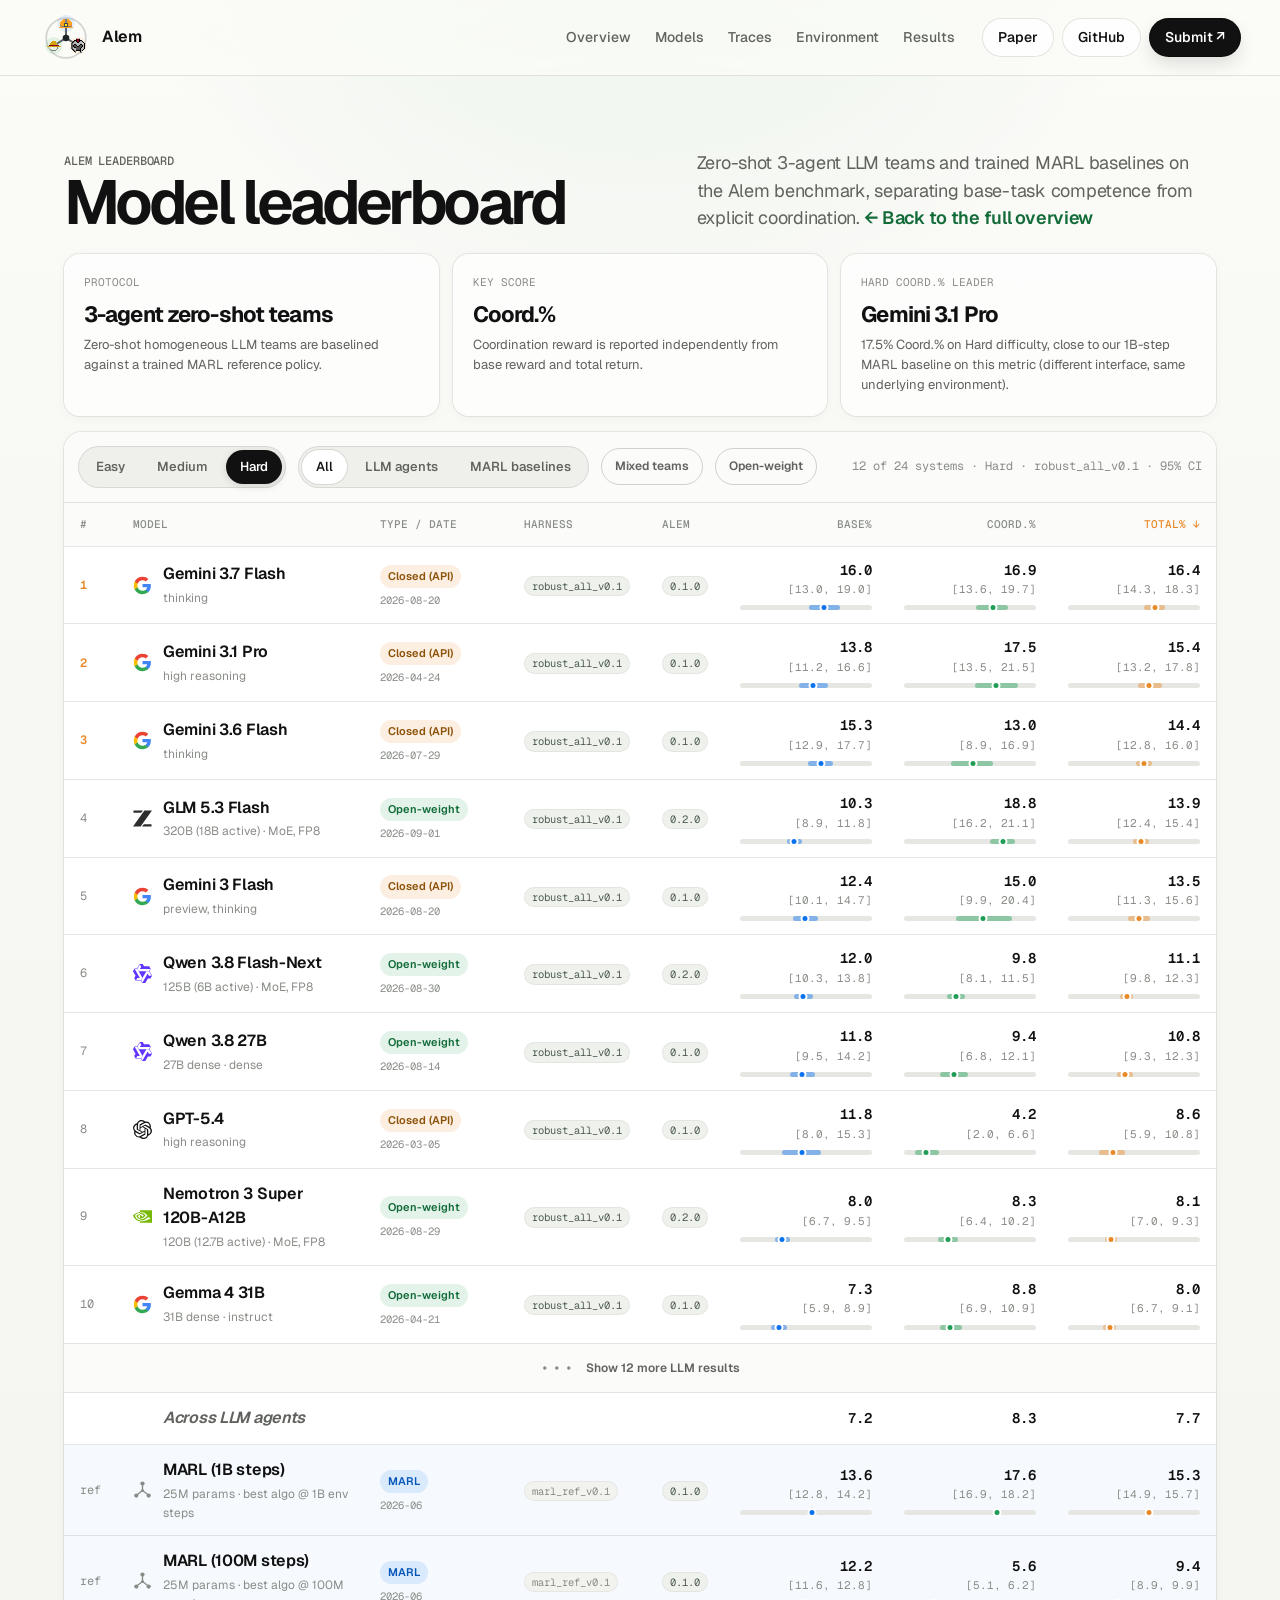
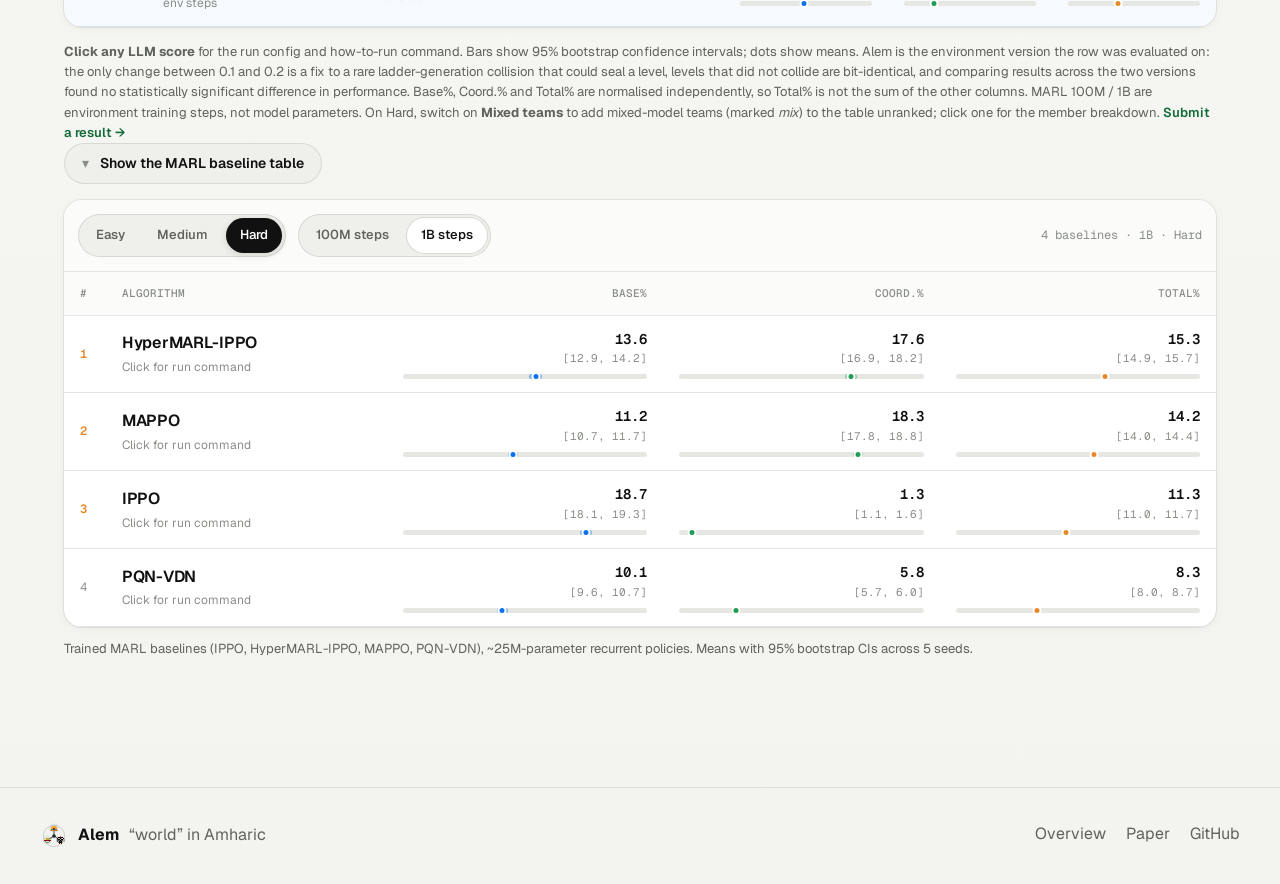
==== commit 16d38512: "Open the board on the top 10 with mixed teams off, and drop the Top 3 toggle On Hard the table opene" ====
--- a/leaderboard.html
+++ b/leaderboard.html
@@ -71,8 +71,7 @@
             <button class="seg-btn" data-view="llm">LLM agents</button>
             <button class="seg-btn" data-view="marl">MARL baselines</button>
           </div>
-          <button class="board-limit-btn" type="button" data-top-only aria-pressed="false"><span aria-hidden="true">✓</span> Top 3</button>
-          <button class="board-limit-btn board-mixed-btn is-active" type="button" data-mixed-teams aria-pressed="true"><span aria-hidden="true">✓</span> Mixed teams</button>
+          <button class="board-limit-btn board-mixed-btn" type="button" data-mixed-teams aria-pressed="false"><span aria-hidden="true">✓</span> Mixed teams</button>
           <button class="board-limit-btn" type="button" data-open-weight aria-pressed="false"><span aria-hidden="true">✓</span> Open-weight</button>
           <div class="board-meta" id="board-meta"></div>
         </div>
@@ -94,7 +93,7 @@
           </table>
         </div>
       </div>
-      <p class="note"><strong>Click any LLM score</strong> for the run config and how-to-run command. Bars show 95% bootstrap confidence intervals; dots show means. Alem is the environment version the row was evaluated on: the only change between 0.1 and 0.2 is a fix to a rare ladder-generation collision that could seal a level, levels that did not collide are bit-identical, and comparing results across the two versions found no statistically significant difference in performance. Base%, Coord.% and Total% are normalised independently, so Total% is not the sum of the other columns. MARL 100M / 1B are environment training steps, not model parameters. On Hard, mixed-model teams (marked <em>mix</em>) join the table unranked; click one for the member breakdown. <a href="https://github.com/alem-world/alem-env/blob/main/SUBMISSION.md" target="_blank" rel="noopener">Submit a result →</a></p>
+      <p class="note"><strong>Click any LLM score</strong> for the run config and how-to-run command. Bars show 95% bootstrap confidence intervals; dots show means. Alem is the environment version the row was evaluated on: the only change between 0.1 and 0.2 is a fix to a rare ladder-generation collision that could seal a level, levels that did not collide are bit-identical, and comparing results across the two versions found no statistically significant difference in performance. Base%, Coord.% and Total% are normalised independently, so Total% is not the sum of the other columns. MARL 100M / 1B are environment training steps, not model parameters. On Hard, switch on <strong>Mixed teams</strong> to add mixed-model teams (marked <em>mix</em>) to the table unranked; click one for the member breakdown. <a href="https://github.com/alem-world/alem-env/blob/main/SUBMISSION.md" target="_blank" rel="noopener">Submit a result →</a></p>
 
       <details class="rl-toggle" open>
         <summary>Show the MARL baseline table</summary>
--- a/assets/css/style.css
+++ b/assets/css/style.css
@@ -241,6 +241,7 @@
 .logo-marl   { background: var(--faint); -webkit-mask-image: url(../img/logos/marl.svg); mask-image: url(../img/logos/marl.svg); }
 .logo-nvidia  { background: #76b900; -webkit-mask-image: url(../img/logos/nvidia.svg);  mask-image: url(../img/logos/nvidia.svg); }
 .logo-minimax { background: #0d0d0d; -webkit-mask-image: url(../img/logos/minimax.svg); mask-image: url(../img/logos/minimax.svg); }
+.logo-zai     { background: #2d2d2d; -webkit-mask-image: url(../img/logos/zai.svg);     mask-image: url(../img/logos/zai.svg); }
 .model-logo-mono { display: inline-flex; align-items: center; justify-content: center; border-radius: 6px; background: var(--bg-2); border: 1px solid var(--line); color: var(--muted); font-size: 10px; font-weight: 700; line-height: 1; letter-spacing: 0; }
 .type-pill { display: inline-flex; border-radius: 999px; padding: 3px 8px; font-size: 11px; font-weight: 600; }
 .type-proprietary { color: #8a5108; background: rgba(232,137,40,.14); }
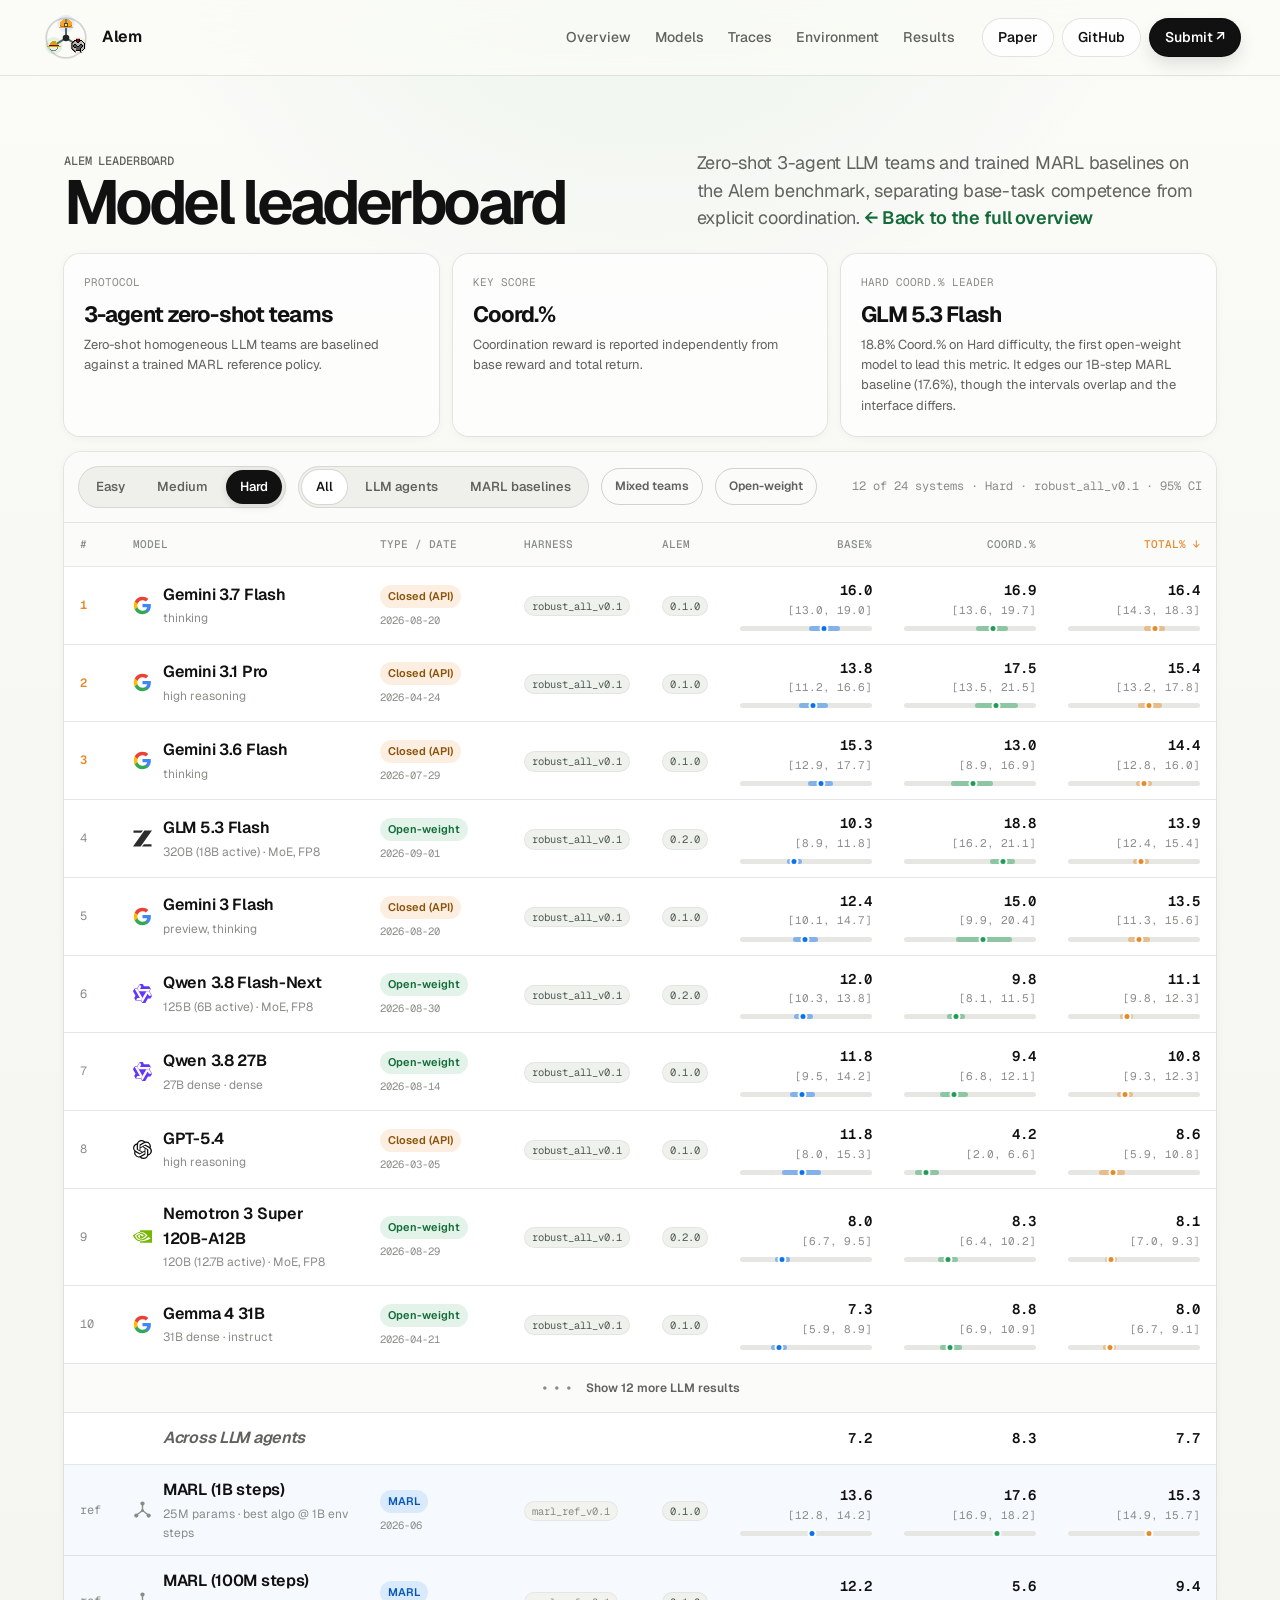
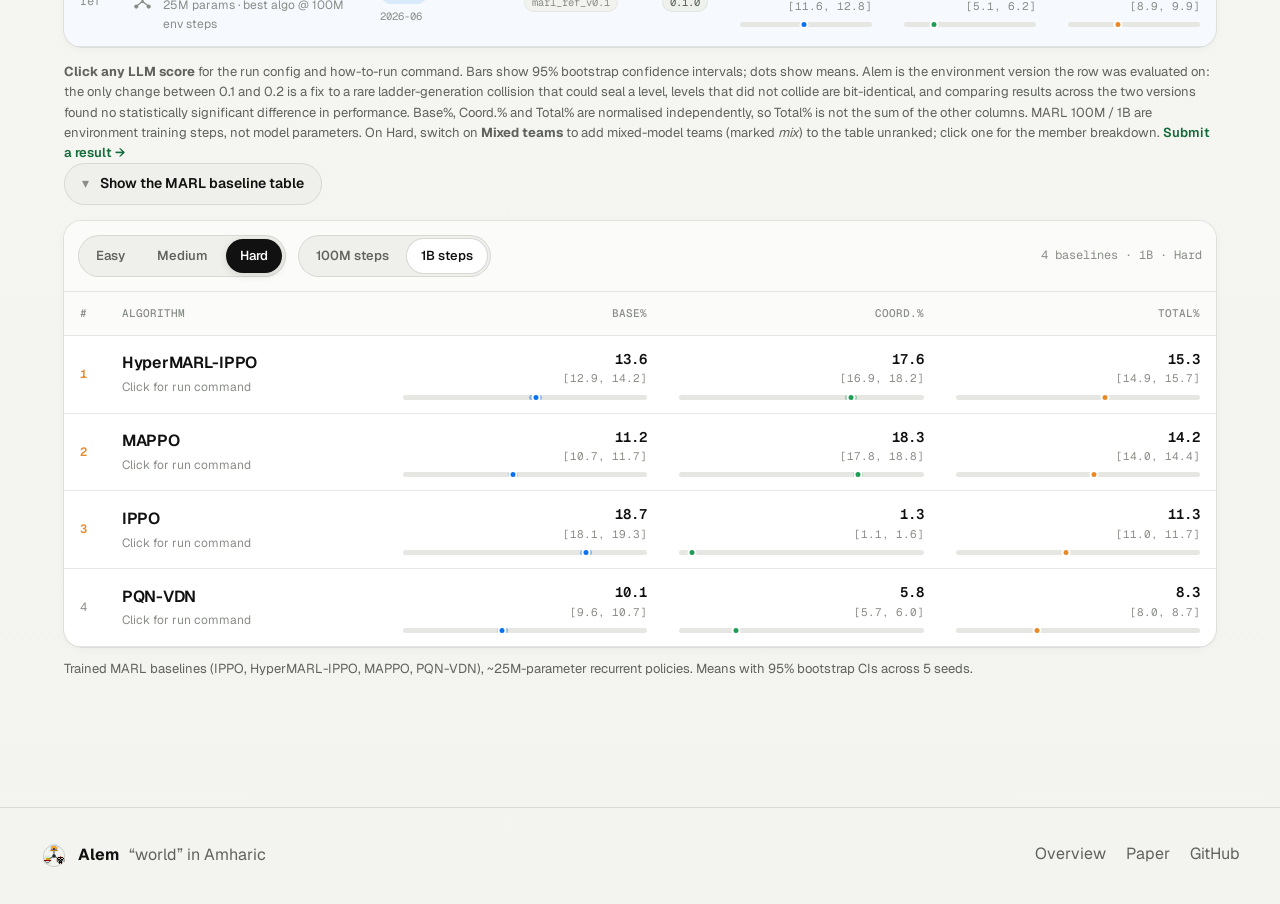
==== commit 7a62a39f: "Update the Hard Coord.% leader card and the leaderboard page description The summary card named Gemi" ====
--- a/leaderboard.html
+++ b/leaderboard.html
@@ -5,7 +5,7 @@
   <meta name="viewport" content="width=device-width, initial-scale=1" />
   <meta name="color-scheme" content="light" />
   <title>Alem Leaderboard: Open-Ended Multi-Agent Coordination</title>
-  <meta name="description" content="The Alem leaderboard: 13 LLMs in zero-shot 3-agent teams plus trained MARL baselines, scored on Base%, Coord.% and Total% across Easy / Medium / Hard." />
+  <meta name="description" content="The Alem leaderboard: 22 LLMs in zero-shot 3-agent teams plus trained MARL baselines, scored on Base%, Coord.% and Total% across Easy / Medium / Hard." />
   <link rel="canonical" href="https://alem-world.github.io/leaderboard.html" />
   <meta property="og:type" content="website" />
   <meta property="og:site_name" content="Alem" />
@@ -56,7 +56,7 @@
       <div class="leaderboard-summary">
          <article><span>Protocol</span><strong>3-agent zero-shot teams</strong><p>Zero-shot homogeneous LLM teams are baselined against a trained MARL reference policy.</p></article>
         <article><span>Key score</span><strong>Coord.%</strong><p>Coordination reward is reported independently from base reward and total return.</p></article>
-        <article><span>Hard Coord.% leader</span><strong>Gemini 3.1 Pro</strong><p>17.5% Coord.% on Hard difficulty, close to our 1B-step MARL baseline on this metric (different interface, same underlying environment).</p></article>
+        <article><span>Hard Coord.% leader</span><strong>GLM 5.3 Flash</strong><p>18.8% Coord.% on Hard difficulty, the first open-weight model to lead this metric. It edges our 1B-step MARL baseline (17.6%), though the intervals overlap and the interface differs.</p></article>
       </div>
 
       <div class="board-shell">
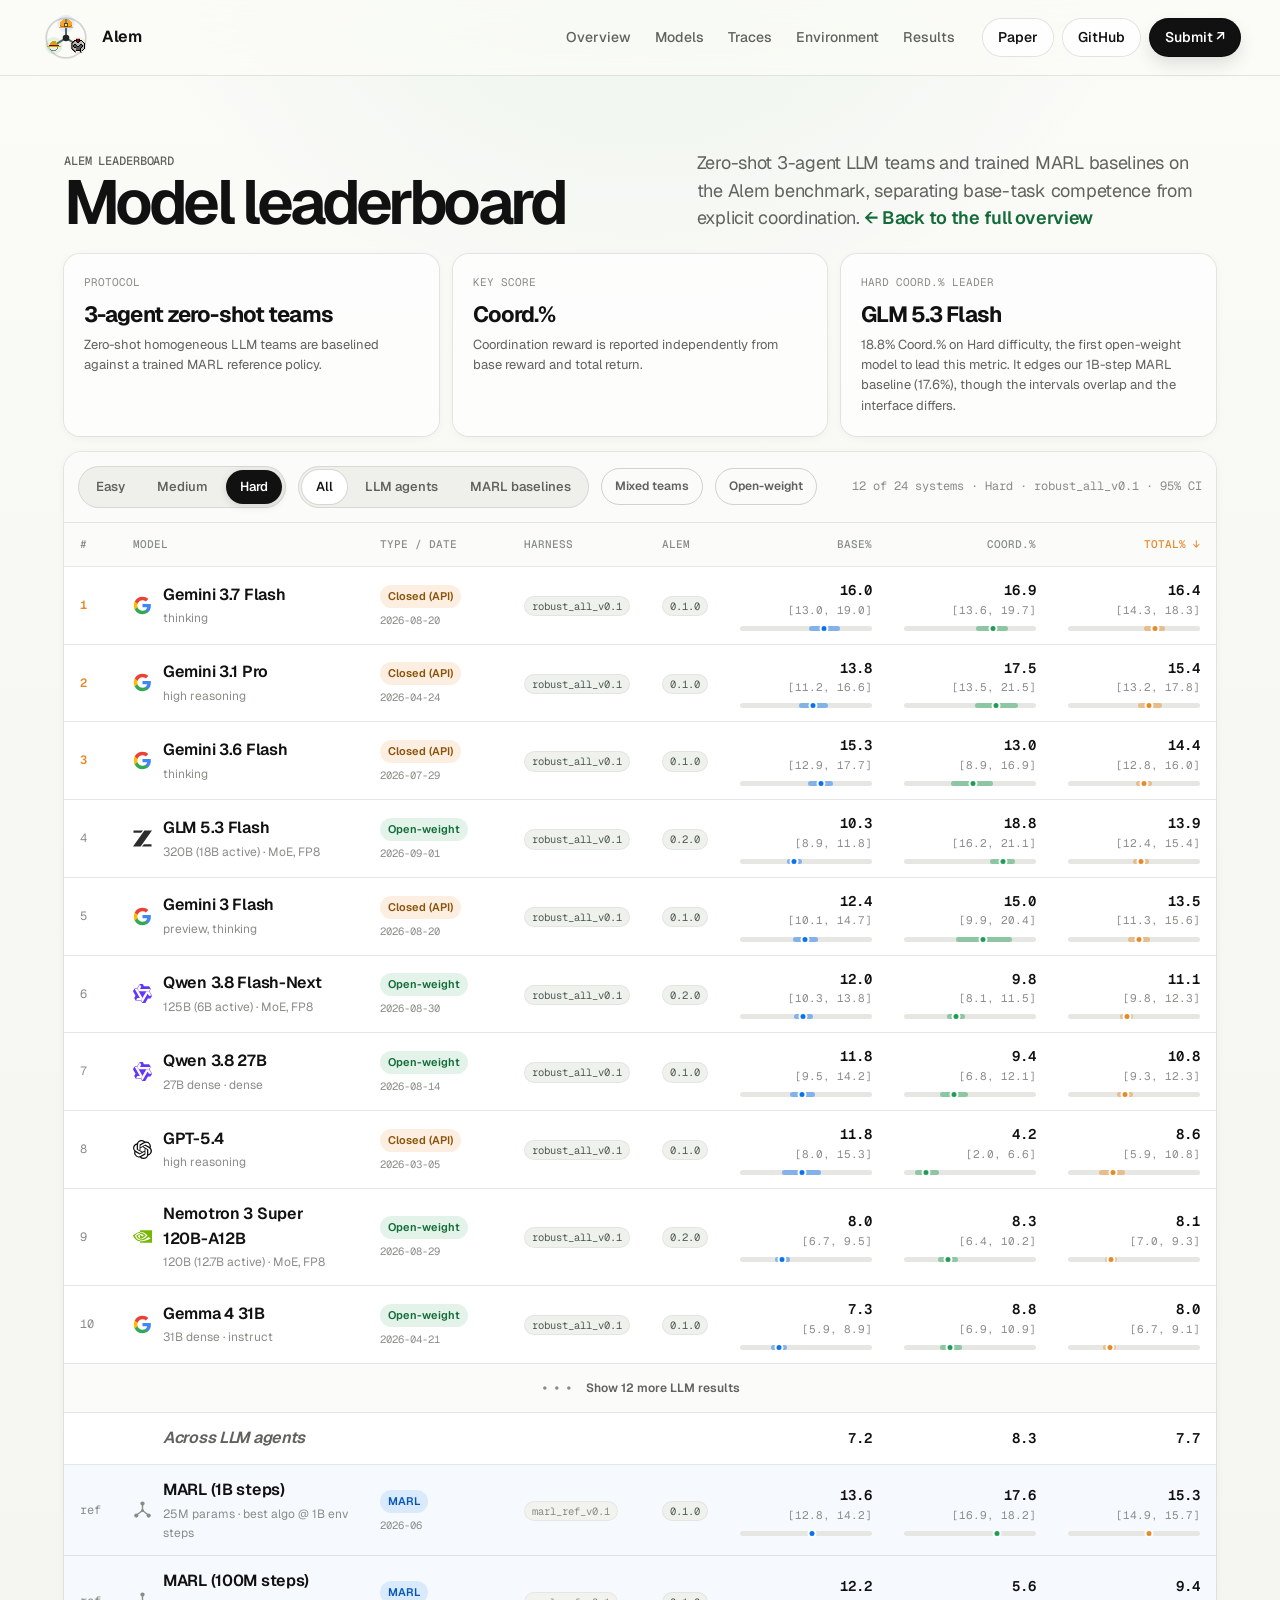
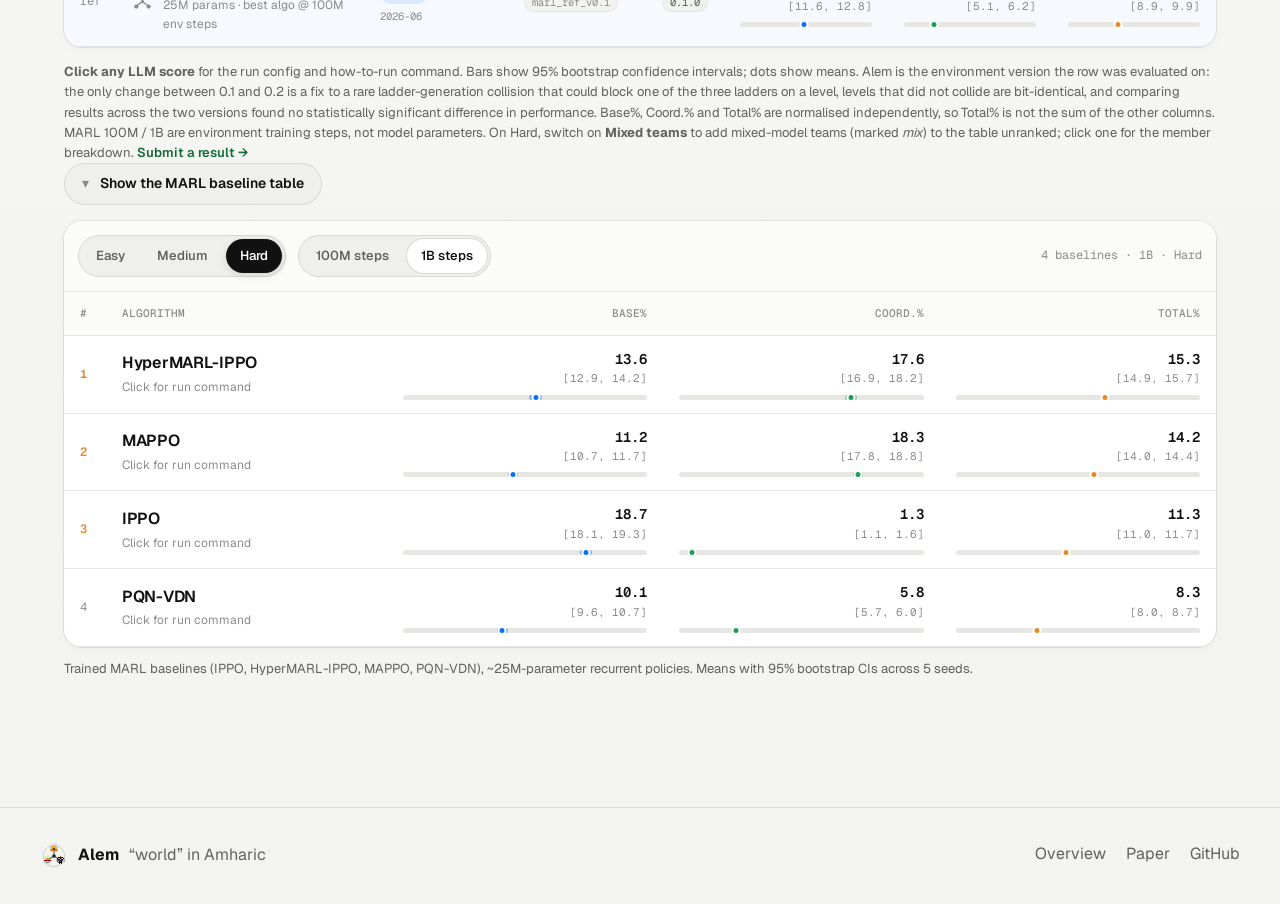
==== commit b43aaa03: "feat: correct wording on v0.2.0" ====
--- a/leaderboard.html
+++ b/leaderboard.html
@@ -93,7 +93,7 @@
           </table>
         </div>
       </div>
-      <p class="note"><strong>Click any LLM score</strong> for the run config and how-to-run command. Bars show 95% bootstrap confidence intervals; dots show means. Alem is the environment version the row was evaluated on: the only change between 0.1 and 0.2 is a fix to a rare ladder-generation collision that could seal a level, levels that did not collide are bit-identical, and comparing results across the two versions found no statistically significant difference in performance. Base%, Coord.% and Total% are normalised independently, so Total% is not the sum of the other columns. MARL 100M / 1B are environment training steps, not model parameters. On Hard, switch on <strong>Mixed teams</strong> to add mixed-model teams (marked <em>mix</em>) to the table unranked; click one for the member breakdown. <a href="https://github.com/alem-world/alem-env/blob/main/SUBMISSION.md" target="_blank" rel="noopener">Submit a result →</a></p>
+      <p class="note"><strong>Click any LLM score</strong> for the run config and how-to-run command. Bars show 95% bootstrap confidence intervals; dots show means. Alem is the environment version the row was evaluated on: the only change between 0.1 and 0.2 is a fix to a rare ladder-generation collision that could block one of the three ladders on a level, levels that did not collide are bit-identical, and comparing results across the two versions found no statistically significant difference in performance. Base%, Coord.% and Total% are normalised independently, so Total% is not the sum of the other columns. MARL 100M / 1B are environment training steps, not model parameters. On Hard, switch on <strong>Mixed teams</strong> to add mixed-model teams (marked <em>mix</em>) to the table unranked; click one for the member breakdown. <a href="https://github.com/alem-world/alem-env/blob/main/SUBMISSION.md" target="_blank" rel="noopener">Submit a result →</a></p>
 
       <details class="rl-toggle" open>
         <summary>Show the MARL baseline table</summary>
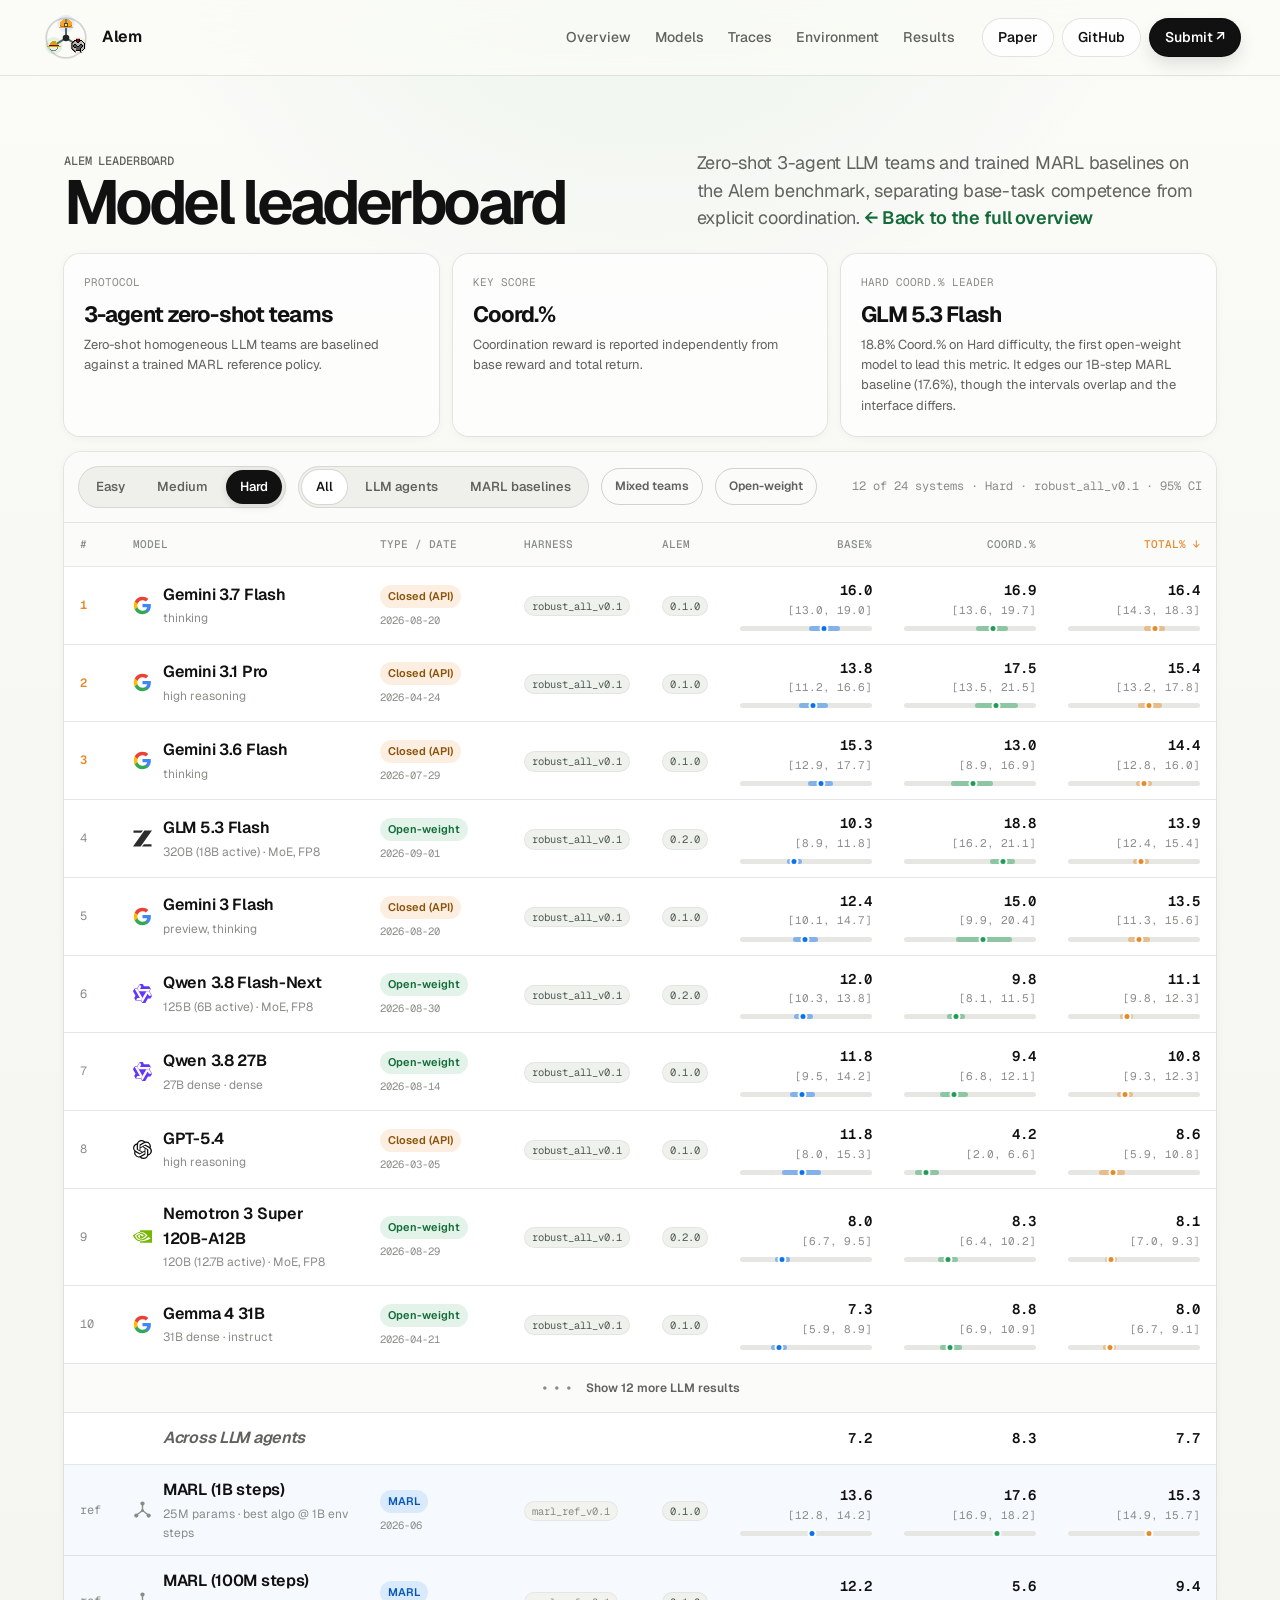
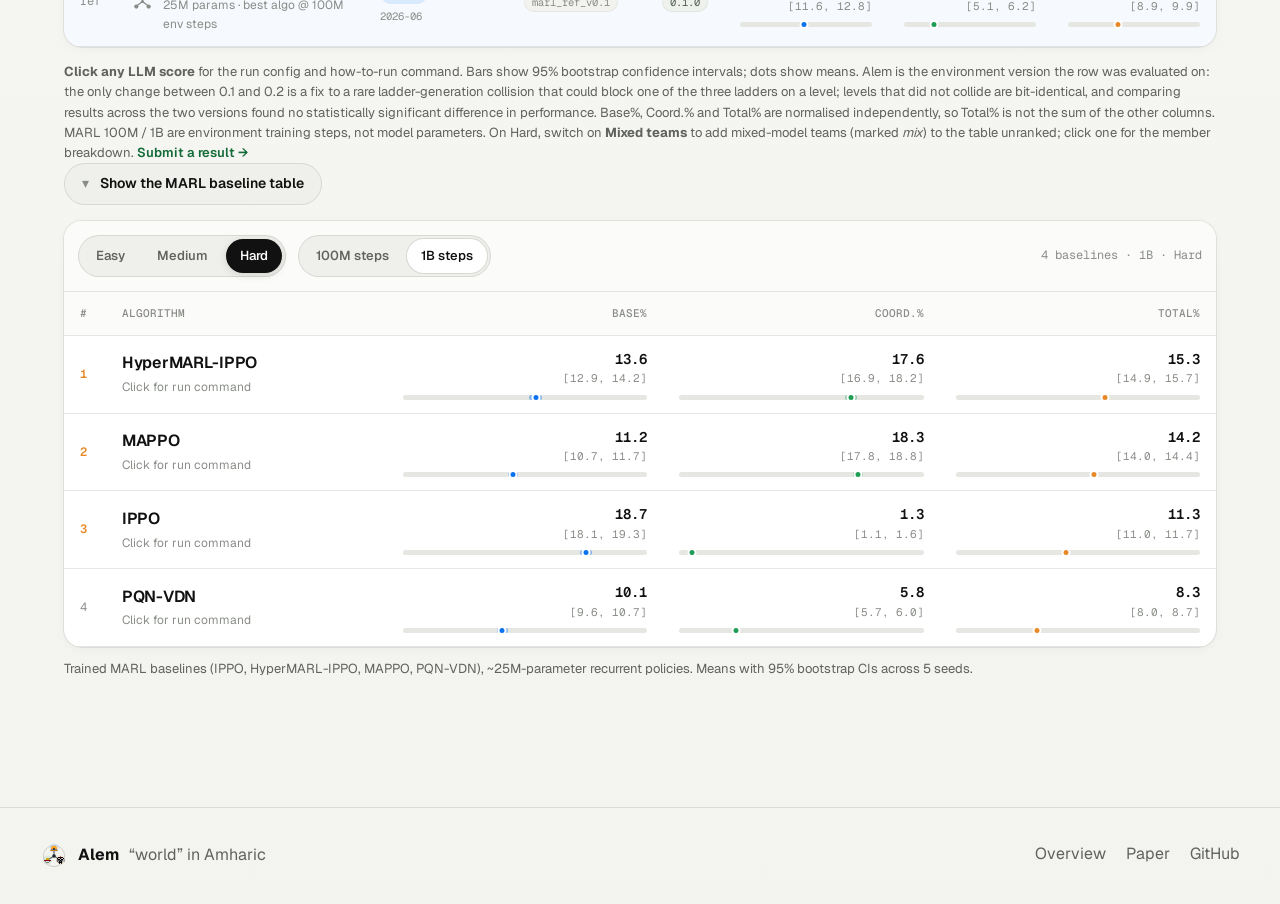
==== commit d264370c: "chore: minor wording." ====
--- a/leaderboard.html
+++ b/leaderboard.html
@@ -93,7 +93,7 @@
           </table>
         </div>
       </div>
-      <p class="note"><strong>Click any LLM score</strong> for the run config and how-to-run command. Bars show 95% bootstrap confidence intervals; dots show means. Alem is the environment version the row was evaluated on: the only change between 0.1 and 0.2 is a fix to a rare ladder-generation collision that could block one of the three ladders on a level, levels that did not collide are bit-identical, and comparing results across the two versions found no statistically significant difference in performance. Base%, Coord.% and Total% are normalised independently, so Total% is not the sum of the other columns. MARL 100M / 1B are environment training steps, not model parameters. On Hard, switch on <strong>Mixed teams</strong> to add mixed-model teams (marked <em>mix</em>) to the table unranked; click one for the member breakdown. <a href="https://github.com/alem-world/alem-env/blob/main/SUBMISSION.md" target="_blank" rel="noopener">Submit a result →</a></p>
+      <p class="note"><strong>Click any LLM score</strong> for the run config and how-to-run command. Bars show 95% bootstrap confidence intervals; dots show means. Alem is the environment version the row was evaluated on: the only change between 0.1 and 0.2 is a fix to a rare ladder-generation collision that could block one of the three ladders on a level; levels that did not collide are bit-identical, and comparing results across the two versions found no statistically significant difference in performance. Base%, Coord.% and Total% are normalised independently, so Total% is not the sum of the other columns. MARL 100M / 1B are environment training steps, not model parameters. On Hard, switch on <strong>Mixed teams</strong> to add mixed-model teams (marked <em>mix</em>) to the table unranked; click one for the member breakdown. <a href="https://github.com/alem-world/alem-env/blob/main/SUBMISSION.md" target="_blank" rel="noopener">Submit a result →</a></p>
 
       <details class="rl-toggle" open>
         <summary>Show the MARL baseline table</summary>
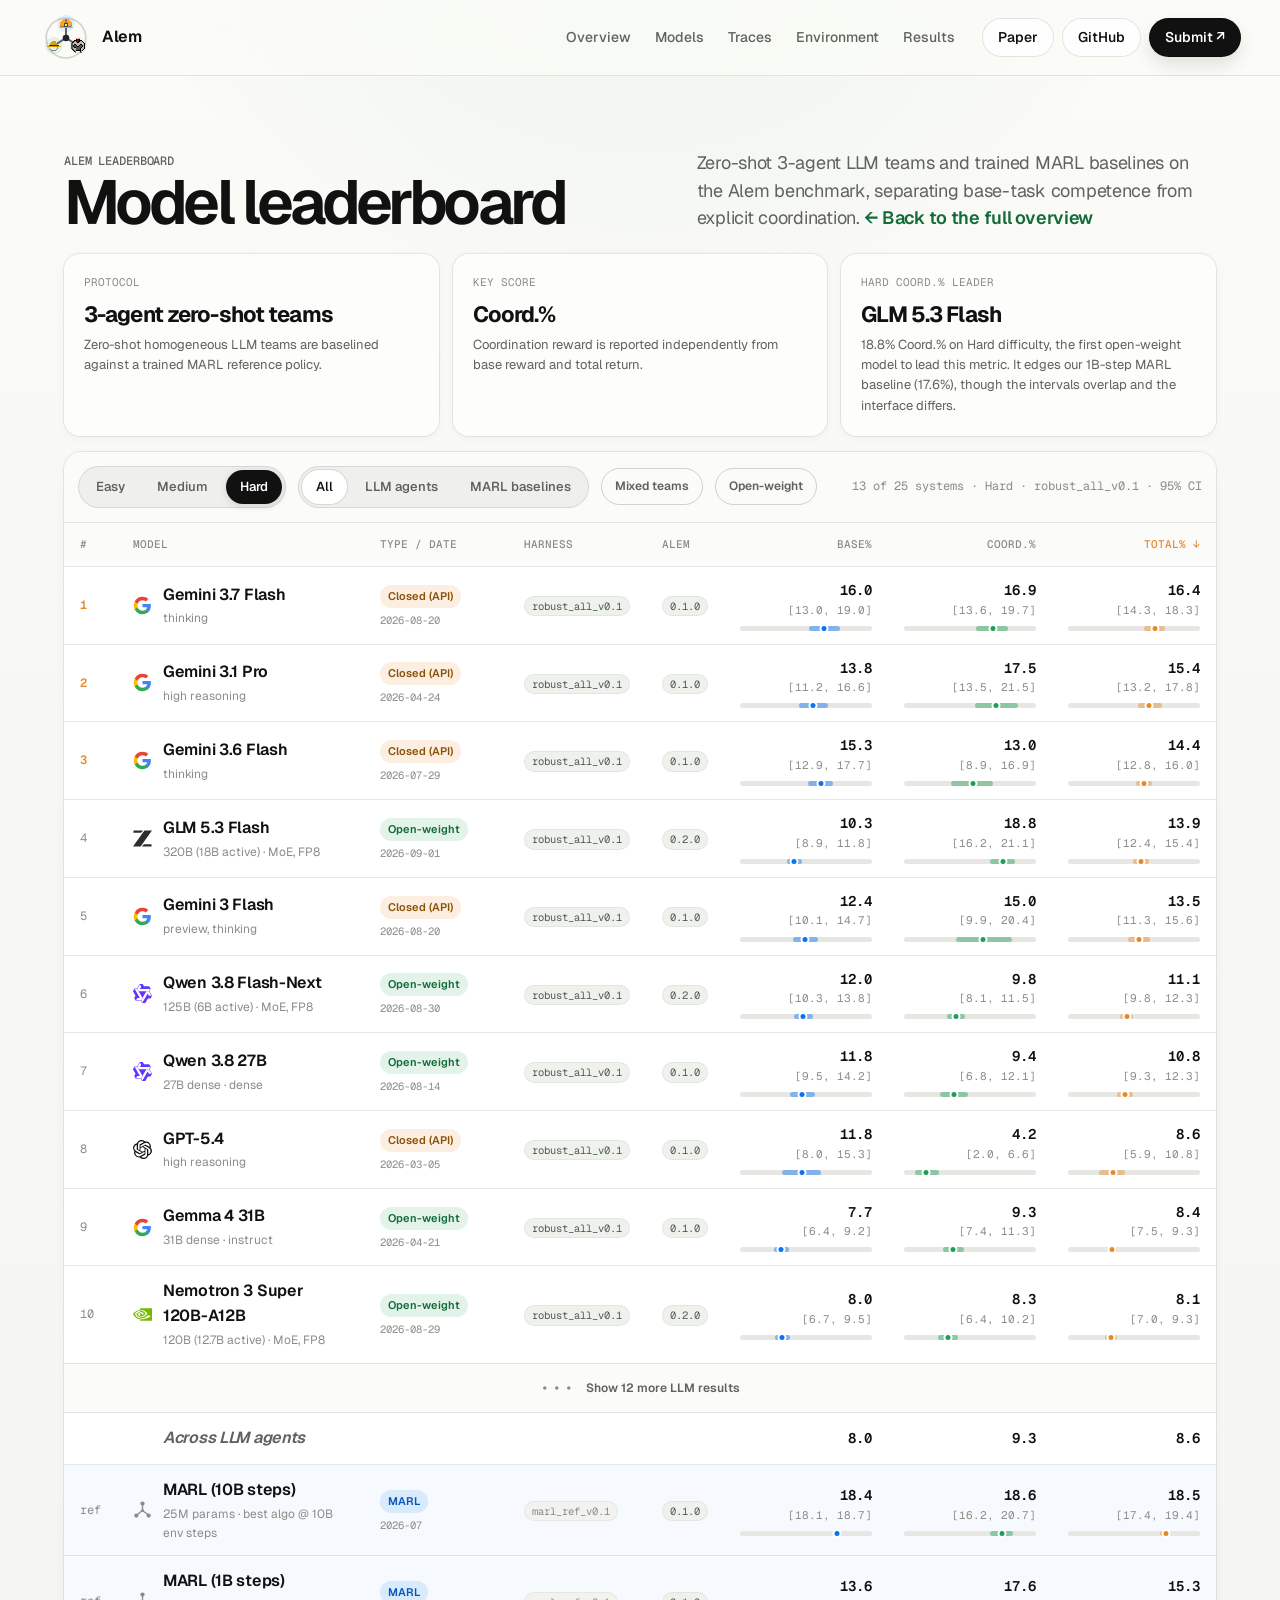
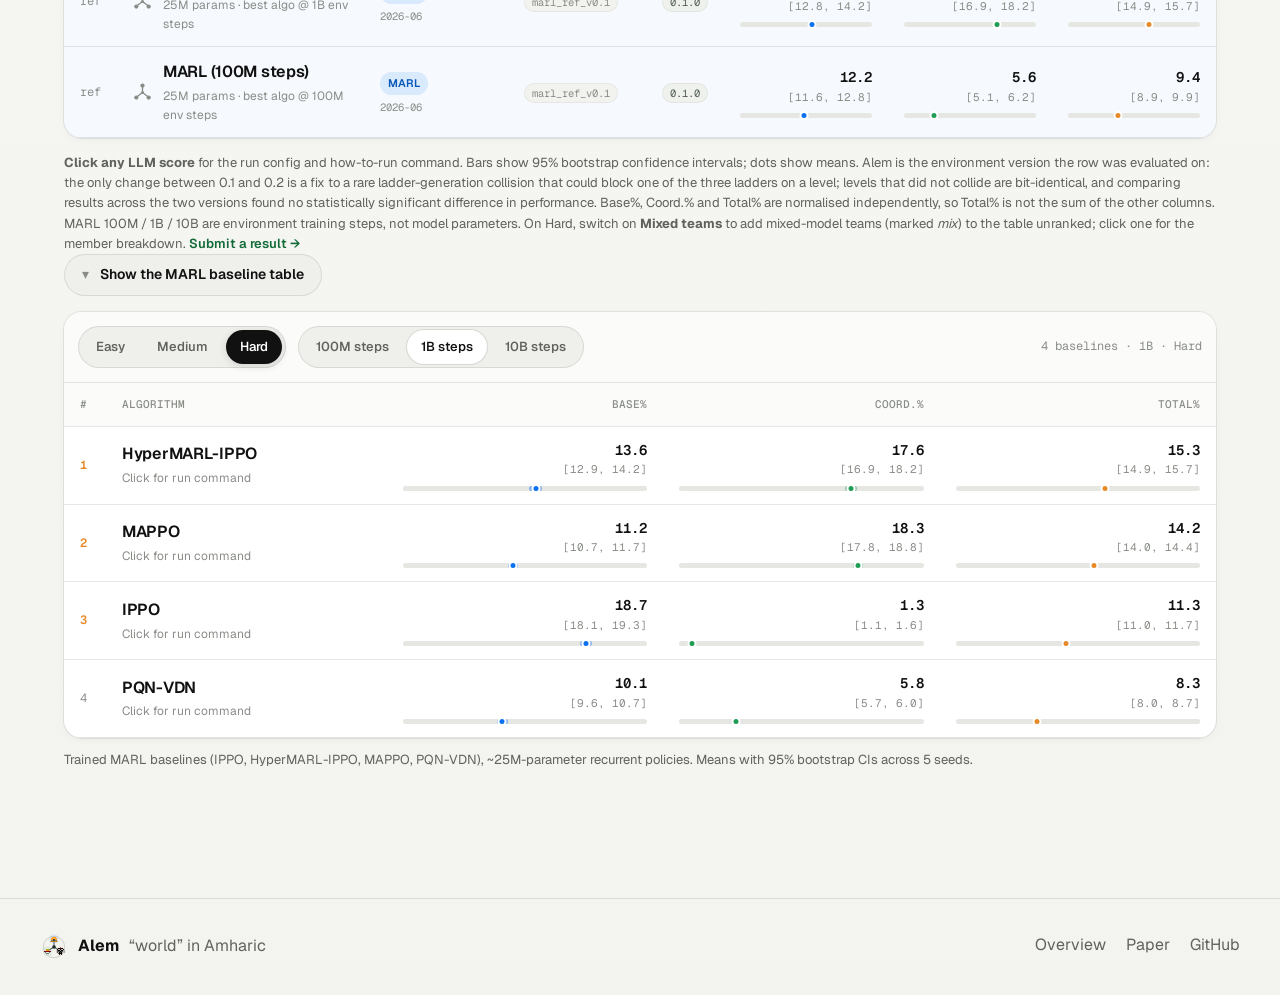
==== commit 2c81aac1: "feat: marl 10b hard result" ====
--- a/leaderboard.html
+++ b/leaderboard.html
@@ -81,7 +81,7 @@
               <tr>
                 <th class="col-rank">#</th>
                 <th class="col-model sortable" data-sort="name">Model</th>
-                <th class="col-type sortable" data-sort="type">Type / date</th>
+                <th class="col-type sortable" data-sort="date" title="Sort by evaluation date">Type / date</th>
                 <th class="col-harness sortable" data-sort="harness">Harness</th>
                 <th class="col-alem sortable" data-sort="alem">Alem</th>
                 <th class="col-num sortable" data-sort="base">Base%</th>
@@ -93,7 +93,7 @@
           </table>
         </div>
       </div>
-      <p class="note"><strong>Click any LLM score</strong> for the run config and how-to-run command. Bars show 95% bootstrap confidence intervals; dots show means. Alem is the environment version the row was evaluated on: the only change between 0.1 and 0.2 is a fix to a rare ladder-generation collision that could block one of the three ladders on a level; levels that did not collide are bit-identical, and comparing results across the two versions found no statistically significant difference in performance. Base%, Coord.% and Total% are normalised independently, so Total% is not the sum of the other columns. MARL 100M / 1B are environment training steps, not model parameters. On Hard, switch on <strong>Mixed teams</strong> to add mixed-model teams (marked <em>mix</em>) to the table unranked; click one for the member breakdown. <a href="https://github.com/alem-world/alem-env/blob/main/SUBMISSION.md" target="_blank" rel="noopener">Submit a result →</a></p>
+      <p class="note"><strong>Click any LLM score</strong> for the run config and how-to-run command. Bars show 95% bootstrap confidence intervals; dots show means. Alem is the environment version the row was evaluated on: the only change between 0.1 and 0.2 is a fix to a rare ladder-generation collision that could block one of the three ladders on a level; levels that did not collide are bit-identical, and comparing results across the two versions found no statistically significant difference in performance. Base%, Coord.% and Total% are normalised independently, so Total% is not the sum of the other columns. MARL 100M / 1B / 10B are environment training steps, not model parameters. On Hard, switch on <strong>Mixed teams</strong> to add mixed-model teams (marked <em>mix</em>) to the table unranked; click one for the member breakdown. <a href="https://github.com/alem-world/alem-env/blob/main/SUBMISSION.md" target="_blank" rel="noopener">Submit a result →</a></p>
 
       <details class="rl-toggle" open>
         <summary>Show the MARL baseline table</summary>
@@ -107,6 +107,7 @@
             <div class="seg seg-view" role="tablist" aria-label="Training budget">
               <button class="seg-btn" data-rl-budget="100M">100M steps</button>
               <button class="seg-btn is-active" data-rl-budget="1B">1B steps</button>
+              <button class="seg-btn" data-rl-budget="10B">10B steps</button>
             </div>
             <div class="board-meta" id="rl-board-meta"></div>
           </div>
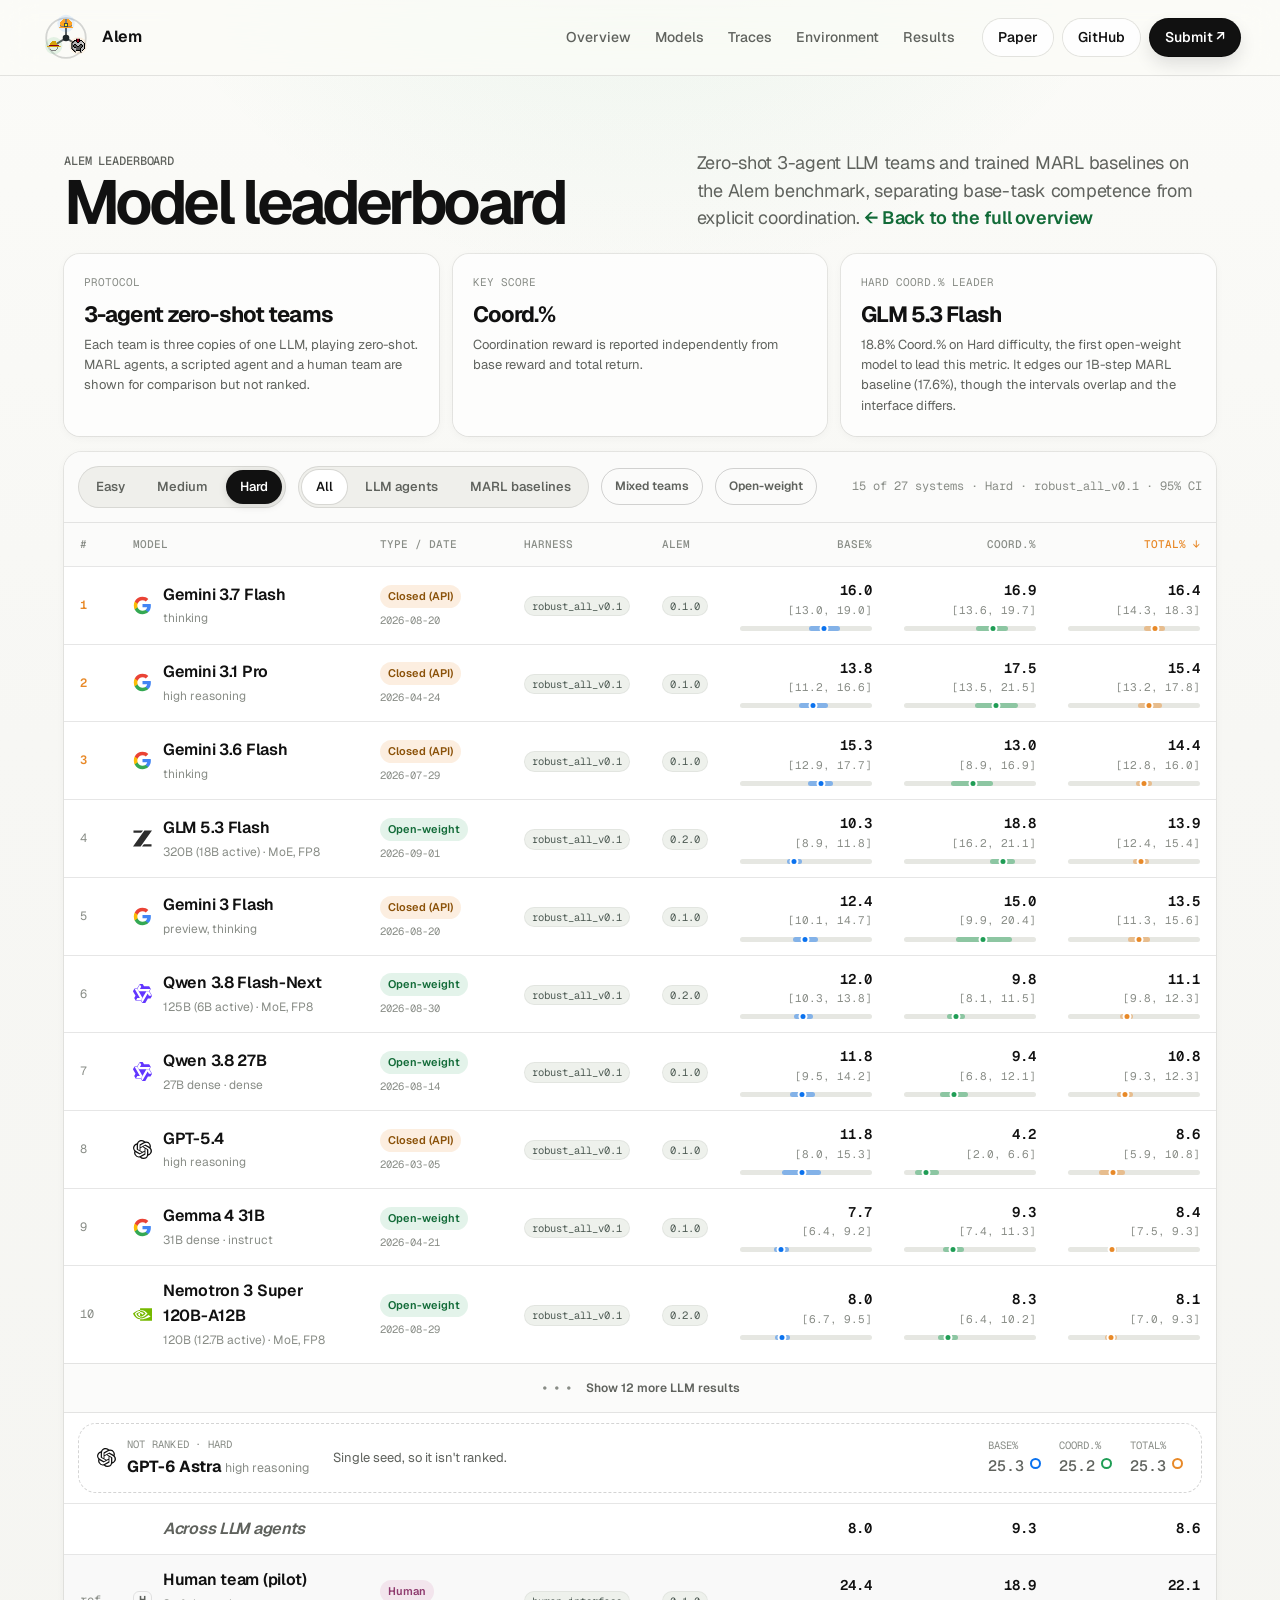
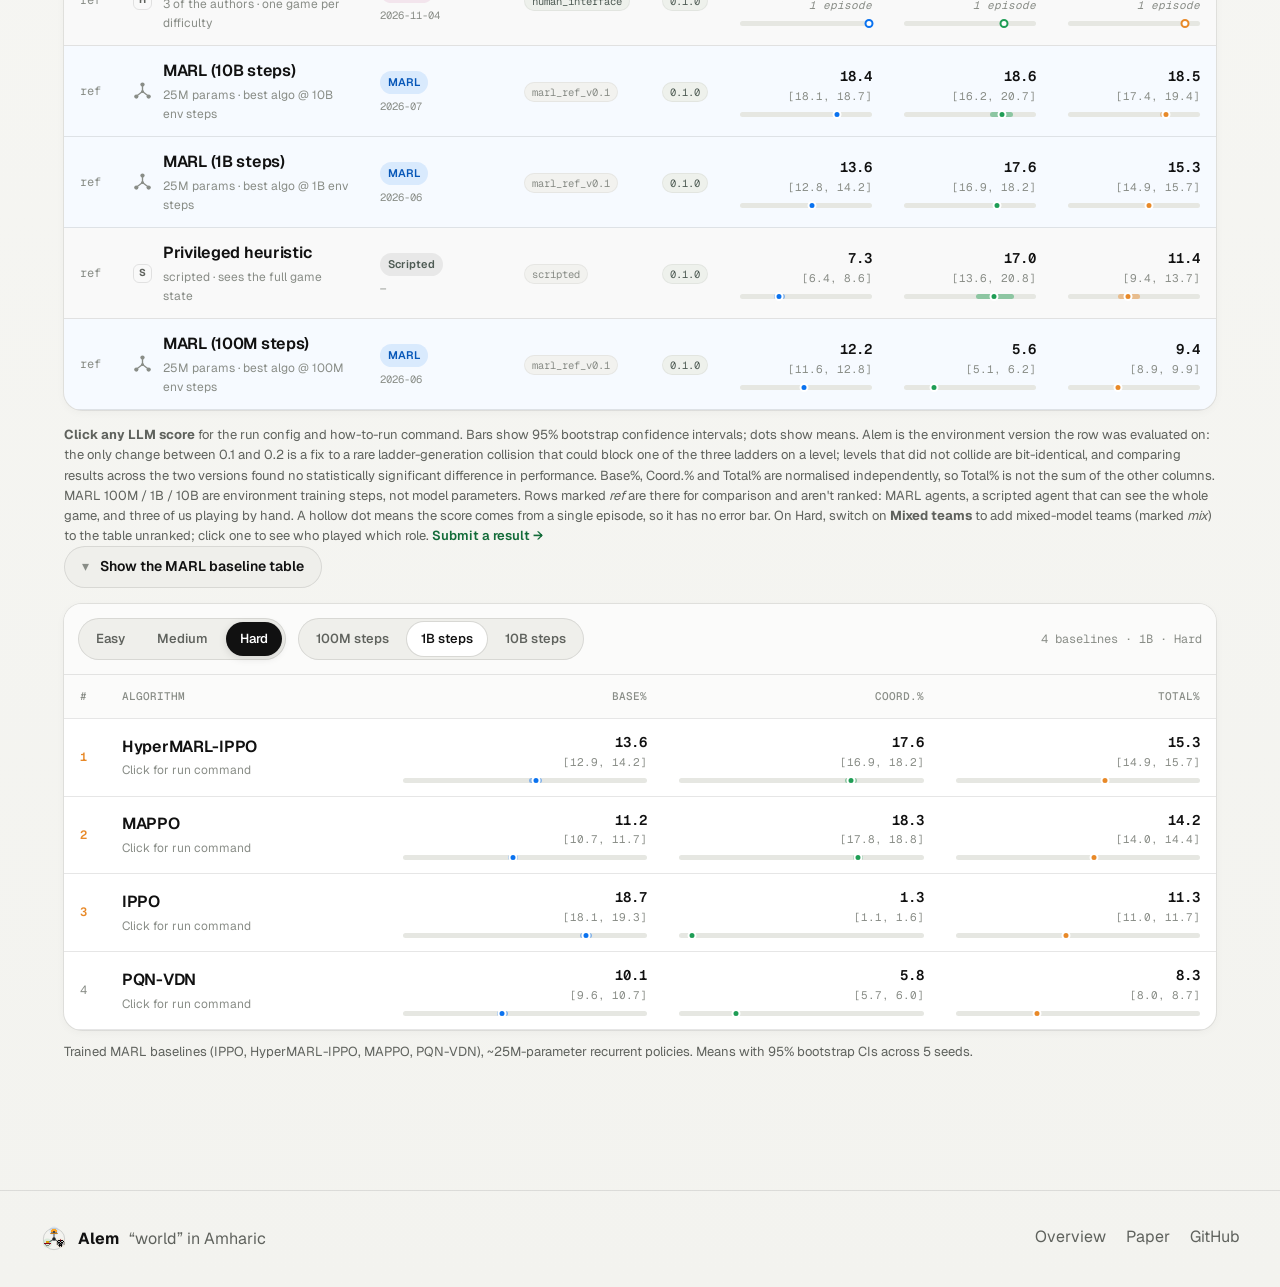
==== commit 33e5a076: "feat: camera ready results + astra 1 seed" ====
--- a/leaderboard.html
+++ b/leaderboard.html
@@ -54,7 +54,7 @@
       </div>
 
       <div class="leaderboard-summary">
-         <article><span>Protocol</span><strong>3-agent zero-shot teams</strong><p>Zero-shot homogeneous LLM teams are baselined against a trained MARL reference policy.</p></article>
+         <article><span>Protocol</span><strong>3-agent zero-shot teams</strong><p>Each team is three copies of one LLM, playing zero-shot. MARL agents, a scripted agent and a human team are shown for comparison but not ranked.</p></article>
         <article><span>Key score</span><strong>Coord.%</strong><p>Coordination reward is reported independently from base reward and total return.</p></article>
         <article><span>Hard Coord.% leader</span><strong>GLM 5.3 Flash</strong><p>18.8% Coord.% on Hard difficulty, the first open-weight model to lead this metric. It edges our 1B-step MARL baseline (17.6%), though the intervals overlap and the interface differs.</p></article>
       </div>
@@ -93,7 +93,7 @@
           </table>
         </div>
       </div>
-      <p class="note"><strong>Click any LLM score</strong> for the run config and how-to-run command. Bars show 95% bootstrap confidence intervals; dots show means. Alem is the environment version the row was evaluated on: the only change between 0.1 and 0.2 is a fix to a rare ladder-generation collision that could block one of the three ladders on a level; levels that did not collide are bit-identical, and comparing results across the two versions found no statistically significant difference in performance. Base%, Coord.% and Total% are normalised independently, so Total% is not the sum of the other columns. MARL 100M / 1B / 10B are environment training steps, not model parameters. On Hard, switch on <strong>Mixed teams</strong> to add mixed-model teams (marked <em>mix</em>) to the table unranked; click one for the member breakdown. <a href="https://github.com/alem-world/alem-env/blob/main/SUBMISSION.md" target="_blank" rel="noopener">Submit a result →</a></p>
+      <p class="note"><strong>Click any LLM score</strong> for the run config and how-to-run command. Bars show 95% bootstrap confidence intervals; dots show means. Alem is the environment version the row was evaluated on: the only change between 0.1 and 0.2 is a fix to a rare ladder-generation collision that could block one of the three ladders on a level; levels that did not collide are bit-identical, and comparing results across the two versions found no statistically significant difference in performance. Base%, Coord.% and Total% are normalised independently, so Total% is not the sum of the other columns. MARL 100M / 1B / 10B are environment training steps, not model parameters. Rows marked <em>ref</em> are there for comparison and aren't ranked: MARL agents, a scripted agent that can see the whole game, and three of us playing by hand. A hollow dot means the score comes from a single episode, so it has no error bar. On Hard, switch on <strong>Mixed teams</strong> to add mixed-model teams (marked <em>mix</em>) to the table unranked; click one to see who played which role. <a href="https://github.com/alem-world/alem-env/blob/main/SUBMISSION.md" target="_blank" rel="noopener">Submit a result →</a></p>
 
       <details class="rl-toggle" open>
         <summary>Show the MARL baseline table</summary>
--- a/assets/css/style.css
+++ b/assets/css/style.css
@@ -1360,3 +1360,87 @@
 }
 @media (max-width: 720px) { .worldline { display: none; } }
 @media (prefers-reduced-motion: reduce) { .worldline { display: none; } }
+
+/* ---------- reference rows, single episodes, preliminary runs ---------- */
+.board-table tbody tr.is-ref { background: rgba(17,17,17,.025); }
+.type-human { color: #8f3a6e; background: rgba(190,70,140,.11); }
+.type-heuristic { color: #4e5b54; background: rgba(17,17,17,.07); }
+/* one episode: hollow dot, no CI bar */
+.num-cell.is-single .num-ci { font-style: italic; }
+.num-cell.is-single .bar-dot { background: var(--paper) !important; border-width: 2px; border-style: solid; }
+.m-base.is-single .bar-dot { border-color: var(--blue); }
+.m-coord.is-single .bar-dot { border-color: var(--green); }
+.m-total.is-single .bar-dot { border-color: var(--orange); }
+/* a mark past the axis end is pinned there; the caret says the value runs on */
+.bar-track.is-clipped::after { content: ""; position: absolute; right: -11px; top: -2px; border-left: 6px solid var(--faint); border-top: 4.5px solid transparent; border-bottom: 4.5px solid transparent; }
+
+.board-table tbody tr.prelim-row:hover { background: transparent; }
+.board-table tr.prelim-row td { padding: 10px 14px; }
+.prelim-card { display: grid; grid-template-columns: auto minmax(0, 1fr) auto; gap: 8px 24px; align-items: center; padding: 12px 18px; border: 1px dashed var(--line-strong); border-radius: var(--radius); background: rgba(255,255,255,.55); }
+.prelim-head { display: flex; align-items: center; gap: 11px; }
+.prelim-tag { color: var(--faint); font-family: var(--mono); font-size: 10.5px; text-transform: uppercase; letter-spacing: .02em; }
+.prelim-head h4 { margin: 2px 0 0; font-size: 16px; letter-spacing: -.02em; }
+.prelim-head h4 span { color: var(--faint); font-size: 12.5px; font-weight: 400; letter-spacing: 0; }
+.prelim-stats { display: flex; align-items: flex-end; gap: 18px; }
+.prelim-stat span { display: block; color: var(--faint); font-family: var(--mono); font-size: 10.5px; text-transform: uppercase; }
+.prelim-stat strong { font-family: var(--mono); font-size: 15px; font-weight: 500; color: var(--muted); }
+.prelim-stat strong::after { content: ""; display: inline-block; width: 7px; height: 7px; margin-left: 6px; border-radius: 50%; border: 2px solid; vertical-align: 2px; }
+.prelim-stat.m-base strong::after { border-color: var(--blue); }
+.prelim-stat.m-coord strong::after { border-color: var(--green); }
+.prelim-stat.m-total strong::after { border-color: var(--orange); }
+.prelim-card p { margin: 0; color: var(--muted); font-size: 13px; line-height: 1.5; }
+.prelim-card a { color: #126b38; font-weight: 600; }
+
+.md-sessions { margin: 14px 0 0; padding: 0; list-style: none; display: grid; gap: 6px; }
+.md-sessions li { color: var(--muted); font-size: 13px; }
+.md-sessions strong { display: inline-block; min-width: 52px; color: var(--ink); font-weight: 600; }
+.md-figure { margin: 16px 0 0; border: 1px solid var(--line); border-radius: 12px; overflow: hidden; background: #fff; }
+.md-figure img { display: block; width: 100%; height: auto; }
+.md-figure figcaption { padding: 9px 12px; border-top: 1px solid var(--line); color: var(--muted); font-size: 12px; }
+
+/* ---------- heterogeneous teams: delta table ---------- */
+.hetero-table-wrap { max-width: 860px; margin: 6px auto 0; background: var(--paper); border-radius: var(--radius); box-shadow: var(--shadow-soft); overflow: hidden; }
+.hetero-table { width: 100%; border-collapse: collapse; }
+.hetero-table th { padding: 12px 16px; color: var(--faint); background: var(--paper-2); border-bottom: 1px solid var(--line); font-family: var(--mono); font-size: 11px; font-weight: 500; text-align: left; text-transform: uppercase; white-space: nowrap; }
+.hetero-table th span { text-transform: none; color: var(--faint); opacity: .8; margin-left: 4px; }
+.hetero-table td { padding: 12px 16px; border-bottom: 1px solid var(--line); vertical-align: middle; }
+.hetero-table th:not(:first-child), .hetero-table td:not(:first-child) { width: 19%; }
+.ht-members { margin: 0; padding: 0; list-style: none; display: grid; gap: 4px; font-size: 13.5px; font-weight: 560; letter-spacing: -.01em; }
+.ht-role { display: inline-block; width: 58px; margin-right: 8px; padding: 1px 0; border-radius: 999px; font-family: var(--mono); font-size: 10px; font-weight: 600; text-align: center; text-transform: uppercase; }
+.r-warrior { color: #a3530c; background: rgba(242,153,74,.17); }
+.r-forager { color: #1b7334; background: rgba(52,168,83,.14); }
+.r-miner { color: #1c5bb0; background: rgba(47,128,237,.13); }
+.ht-meta { margin-top: 6px; color: var(--faint); font-family: var(--mono); font-size: 10.5px; }
+.ht-group td { padding: 9px 16px; background: var(--paper-2); color: var(--muted); font-size: 12px; font-style: italic; }
+.ht-mean td { background: var(--paper-2); font-weight: 600; font-size: 13px; border-bottom: 0; }
+.dcell { display: flex; flex-direction: column; gap: 6px; }
+.dval { font-family: var(--mono); font-size: 14px; font-weight: 600; color: var(--muted); }
+.dcell.is-pos .dval { color: var(--green); }
+.dcell.is-neg .dval { color: var(--red); }
+.dtrack { position: relative; height: 6px; border-radius: 999px; background: #eeefea; }
+.dzero { position: absolute; left: 50%; top: -3px; bottom: -3px; width: 1px; background: var(--line-strong); }
+.dbar { position: absolute; top: 0; height: 6px; border-radius: 999px; }
+.dcell.is-pos .dbar { background: var(--green); }
+.dcell.is-neg .dbar { background: var(--red); }
+.hetero-foot { max-width: 860px; margin: 12px auto 0; color: var(--faint); font-size: 12.5px; line-height: 1.5; text-align: center; }
+.hetero-foot a { color: #126b38; font-weight: 600; }
+
+@media (max-width: 720px) {
+  #board-table tbody tr.is-ref { background: var(--paper); }
+  .prelim-card { grid-template-columns: 1fr; }
+  #board-table tbody tr.prelim-row { display: block; border-style: dashed; box-shadow: none; }
+  #board-table .prelim-row td { display: block; padding: 0; border: 0; }
+  #board-table .prelim-row td::before { display: none; }
+  #board-table .prelim-row .prelim-card { border: 0; border-radius: 0; }
+  .prelim-stats { flex-wrap: wrap; gap: 14px; }
+  .hetero-table thead { display: none; }
+  .hetero-table, .hetero-table tbody { display: block; }
+  .hetero-table tr { display: grid; grid-template-columns: repeat(3, minmax(0, 1fr)); gap: 10px 12px; padding: 14px; border-bottom: 1px solid var(--line); }
+  .hetero-table td { display: block; padding: 0; border: 0; width: auto !important; }
+  .hetero-table td[data-label="Team"] { grid-column: 1 / -1; }
+  .hetero-table td:not([data-label="Team"])::before { content: attr(data-label); display: block; margin-bottom: 4px; color: var(--faint); font-family: var(--mono); font-size: 10px; text-transform: uppercase; }
+  .ht-group { display: block !important; padding: 9px 14px !important; background: var(--paper-2); }
+  .ht-group td { padding: 0; background: none; }
+  .ht-mean { background: var(--paper-2); }
+  .ht-mean td { background: none; }
+}
